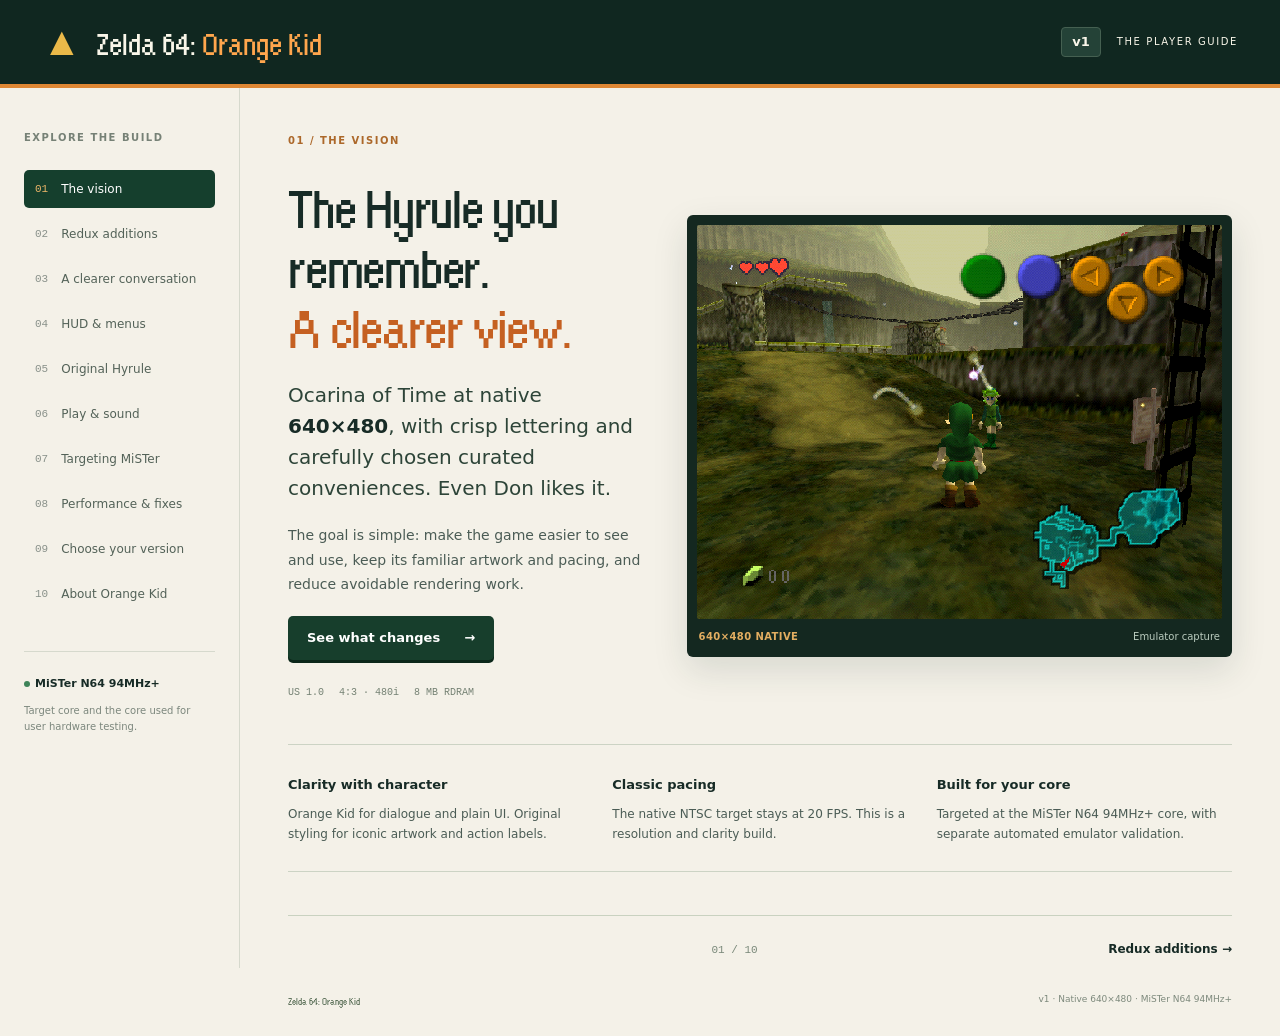
==== docs/index.html @ eb32880b "Remove curator heading and personal credit from About section" ====
<!doctype html>
<html lang="en">
<head><meta charset="utf-8"><meta name="viewport" content="width=device-width,initial-scale=1"><meta name="description" content="Discover Zelda 64: Orange Kid, a faithful 640×480 Ocarina of Time build with crisp text, selected Redux additions and rendering fixes for the MiSTer N64 94MHz+ core."><title>Zelda 64: Orange Kid | Player Guide</title><link rel="canonical" href="https://orangekid.monster/"><meta property="og:url" content="https://orangekid.monster/"><link rel="stylesheet" href="style.css"><script src="app.js" defer></script></head>
<body>
<a class="skip" href="#main">Skip to guide</a>
<header class="masthead"><a class="brand" href="#vision"><span class="mark" aria-hidden="true">▲</span><span>Zelda 64: <b>Orange Kid</b></span></a><div class="mast-meta"><span class="release">v1</span><span>THE PLAYER GUIDE</span></div></header>
<div class="shell">
<aside class="sidebar"><p class="eyebrow">EXPLORE THE BUILD</p><nav aria-label="Guide chapters">
<a href="#vision" data-page="vision"><span>01</span>The vision</a><a href="#redux" data-page="redux"><span>02</span>Redux additions</a><a href="#text" data-page="text"><span>03</span>A clearer conversation</a><a href="#hud" data-page="hud"><span>04</span>HUD &amp; menus</a><a href="#world" data-page="world"><span>05</span>Original Hyrule</a><a href="#play" data-page="play"><span>06</span>Play &amp; sound</a><a href="#mister" data-page="mister"><span>07</span>Targeting MiSTer</a><a href="#performance" data-page="performance"><span>08</span>Performance &amp; fixes</a><a href="#download" data-page="download"><span>09</span>Choose your version</a><a href="#about" data-page="about"><span>10</span>About Orange Kid</a>
</nav><div class="core-note"><span class="status-dot"></span><strong>MiSTer N64 94MHz+</strong><p>Target core and the core used for user hardware testing.</p></div></aside>
<main id="main" tabindex="-1">
<section id="vision" class="chapter" aria-labelledby="vision-title"><div class="chapter-label">01 / THE VISION</div><div class="hero-layout"><div class="hero-copy"><h1 id="vision-title">The Hyrule you remember.<br><em>A clearer view.</em></h1><p class="lead">Ocarina of Time at native <strong>640×480</strong>, with crisp lettering and carefully chosen curated conveniences. Even Don likes it.</p><p>The goal is simple: make the game easier to see and use, keep its familiar artwork and pacing, and reduce avoidable rendering work.</p><a class="button primary" href="#redux">See what changes <span aria-hidden="true">→</span></a><div class="hero-facts"><span>US 1.0</span><span>4:3 · 480i</span><span>8 MB RDRAM</span></div></div><figure class="hero-image"><img src="assets/hero.png" width="640" height="480" alt="Child Link standing outside his house in Kokiri Forest at native 640 by 480 resolution"><figcaption><span class="pixel-tag">640×480 NATIVE</span> Emulator capture</figcaption></figure></div><div class="vision-band"><div><b>Clarity with character</b><p>Orange Kid for dialogue and plain UI. Original styling for iconic artwork and action labels.</p></div><div><b>Classic pacing</b><p>The native NTSC target stays at 20 FPS. This is a resolution and clarity build.</p></div><div><b>Built for your core</b><p>Targeted at the MiSTer N64 94MHz+ core, with separate automated emulator validation.</p></div></div></section>
<section id="redux" class="chapter" hidden aria-labelledby="redux-title"><div class="chapter-label">02 / SELECTED ZELDA REDUX ADDITIONS</div><h1 id="redux-title">Less menu time.<br><em>Same adventure.</em></h1><p class="lead narrow">This build integrates selected Redux quality-of-life additions. Here is what you will actually notice while playing.</p><div class="redux-layout"><div class="control-panel"><h2>D-pad quick access</h2><div class="dpad" aria-hidden="true"><span class="d-up">↑</span><span class="d-left">←</span><span class="d-center">+</span><span class="d-right">→</span><span class="d-down">↓</span></div><table class="controls"><caption class="sr-only">D-pad controls</caption><tbody><tr><th scope="row">↑ Up</th><td>Use the Lens of Truth</td></tr><tr><th scope="row">↓ Down</th><td>Use your ocarina</td></tr><tr><th scope="row">← Left</th><td>Toggle Iron Boots</td></tr><tr><th scope="row">→ Right</th><td>Toggle Hover Boots</td></tr></tbody></table><p class="small">You must own the item. Boots are for adult Link; pressing the same boot shortcut again returns to Kokiri Boots. Normal gameplay restrictions still apply.</p></div><div class="feature-stack"><article><span class="mini-label">DIALOGUE</span><h2>Read at your pace, with less waiting</h2><p>Normal English text reveals up to 12 glyphs per update. Choices, authored pauses and deliberately slow text keep their intended behavior.</p></article><article><span class="mini-label">MOVEMENT</span><h2>Quicker block pushing and pulling</h2><p>The push takes fewer frames while retaining the correct grid movement and final position.</p></article><div class="note"><strong>A focused selection</strong><p>This is not the full Redux feature set. Intro skipping, the font work and the warmer rupee sound are additional changes in Orange Kid, described later in this guide.</p></div></div></div><div class="note"><strong>Redux attribution</strong><p>Ocarina of Time Redux was started by <a href="https://github.com/Maroc-rh">Maroc</a>, with continuation and documentation by <a href="https://github.com/ShadowOne333">ShadowOne333</a>. Orange Kid integrates selected quality-of-life additions from this work.</p><p><a href="https://github.com/Maroc-rh/Ocarina-of-Time-REDUX">Maroc’s original Redux project →</a><br><a href="https://github.com/ShadowOne333/Zelda64-Redux-Documentation">ShadowOne333’s Zelda64 Redux documentation →</a></p></div></section>
<section id="text" class="chapter" hidden aria-labelledby="text-title"><div class="chapter-label">03 / A CLEARER CONVERSATION</div><h1 id="text-title">The same words.<br><em>Sharper letterforms.</em></h1><p class="lead narrow">Actual game renders of Saria's Kokiri Forest dialogue. Start with the enlarged dialogue detail, then switch to the full native frame.</p><div class="compare-tools"><div><button class="capture-view active" data-mode="detail" aria-pressed="true">Dialogue detail</button><button class="capture-view" data-mode="scene" aria-pressed="false">Full scene</button></div><span>Nearest-neighbor display · no added smoothing</span></div><div class="comparison-labels"><span>Stock OoT dialogue</span><span>Orange Kid</span></div><div class="comparison" style="--split:50%"><img id="orange-capture" class="base" src="assets/dialogue-orange-detail.png" width="400" height="88" alt="Actual Orange Kid dialogue render: I'll wait for you here. Get going! Go see the Great Deku Tree!"><div class="before-overlay"><img id="stock-capture" src="assets/dialogue-original-detail.png" width="400" height="88" alt="Actual original OoT glyphs and texture filtering for the same dialogue"></div><div class="compare-line"><span aria-hidden="true">↔</span></div><input id="text-slider" type="range" min="0" max="100" value="50" aria-label="Reveal original dialogue over Orange Kid"></div><div class="compare-tools"><span>Drag the divider, or choose a view.</span><div><button class="text-view active" data-value="50">Split</button><button class="text-view" data-value="100">Original</button><button class="text-view" data-value="0">Orange Kid</button></div></div><p class="provenance">Both images are native 640×480 emulator framebuffer captures. The comparison build restores the original dialogue glyphs, filtering, shadow and spacing within the same high-resolution build. It is not a stock 320×240 screenshot. The same Saria message is opened for capture; no letters are drawn onto either image afterward. The detail is an unedited crop, enlarged without smoothing.</p><p class="small"><a href="assets/dialogue-original.png">Open original-text native frame</a> · <a href="assets/dialogue-orange.png">Open Orange Kid native frame</a> · <a href="#mister">MiSTer viewing profile</a></p><div class="two-notes"><div><h2>Native shapes, clean edges</h2><p>The font keeps its own proportions. Letter spacing is checked, lowercase <b>i</b> is one column wide, and the new glyphs use point sampling rather than softened edges.</p></div><div><h2>Icons align with the new text</h2><p>Inline controller symbols move slightly down to sit alongside the dialogue. Text content and control codes retain their meaning.</p></div></div></section>
<section id="hud" class="chapter" hidden aria-labelledby="hud-title"><div class="chapter-label">04 / HUD &amp; MENUS</div><h1 id="hud-title">Small labels.<br><em>A big clarity difference.</em></h1><p class="lead narrow">Action buttons follow the crisp Return and Decide look. File menus and name entry use Orange Kid.</p><figure class="wide-figure"><img src="assets/hud.png" width="1798" height="875" alt="Crisp action labels including Return, Save, Decide, Down, Speak, Attack, Check, Climb, Dive and Drop"><figcaption>Exact action-texture preview. Button surrounds are illustrative; this is not a placement screenshot.</figcaption></figure><div class="two-notes"><div><h2>The Save fix</h2><p>Save has a separate label-rendering path. Its point-sampling fix removes the remaining softness while keeping the button’s position and shape.</p></div><div><h2>Keep the familiar action style</h2><p>HUD commands use the original white OoT letter shapes with a solid black outline, matching Return and Decide. Orange Kid is used for plain text elsewhere.</p></div></div><div class="image-pair menu-pair"><figure><img src="assets/file-menu.png" width="640" height="480" alt="File selection menu with sharp File 1, File 2, File 3, Copy, Erase and Options lettering" loading="lazy"><figcaption>Native emulator capture. File and action lettering is retained in v1.</figcaption></figure><div><h2>A cleaner file menu</h2><p>File 1–3, Copy, Erase, Options, Yes, Quit and END use cleaned Orange Kid glyphs. Borders and button geometry are retained.</p><img class="alphabet" src="assets/alphabet.png" width="957" height="356" alt="Orange Kid uppercase and lowercase alphabet, numbers and punctuation used on the name-entry screen" loading="lazy"><p class="provenance">Approved name-entry glyph asset preview.</p></div></div></section>
<section id="world" class="chapter" hidden aria-labelledby="world-title"><div class="chapter-label">05 / ORIGINAL HYRULE</div><h1 id="world-title">Preserve the artwork<br><em>that makes it Zelda.</em></h1><p class="lead narrow">Sharper plain text sits alongside the original title logo, area-entry cards and printed map location names.</p><div class="image-pair"><figure><img src="assets/map.png" width="640" height="480" alt="Map page showing original Kokiri Forest lettering under Current Position and Orange Kid on the bottom tablet"><figcaption>Native emulator capture: original position name above, Orange Kid label below.</figcaption></figure><div class="world-copy"><img class="title-card" src="assets/original-title.png" width="432" height="72" alt="Original Kokiri Forest area-entry title-card texture"><h2>Original location names</h2><p>All 57 English area-entry cards retain the original artwork. Printed map position names and previously changed dungeon headings are restored too.</p><h2>Clarity where it belongs</h2><p>Bottom map labels, navigation prompts and item names remain Orange Kid.</p></div></div><div class="image-pair title-pair"><figure><img src="assets/title.png" width="640" height="480" alt="Original Zelda title logo, centered Press Start, Nintendo copyright and dedication to Walt Jr" loading="lazy"><figcaption>Native emulator title capture; this title artwork and dedication are retained.</figcaption></figure><div><span class="mini-label">THE TITLE SCREEN</span><h2>The original Zelda logo.<br>A personal dedication.</h2><p>PRESS START is centered. The copyright uses Orange Kid, followed by orange text beneath it:</p><blockquote>Dedicated to Walt Jr:<br>1992 - 2026</blockquote></div></div></section>
<section id="play" class="chapter" hidden aria-labelledby="play-title"><div class="chapter-label">06 / PLAY &amp; SOUND</div><h1 id="play-title">Back to Kokiri Forest,<br><em>without the wait.</em></h1><div class="image-pair"><figure><img src="assets/hero.png" width="640" height="480" alt="Child Link starts outside his house in Kokiri Forest"><figcaption>Native emulator capture of the intro-skip starting point.</figcaption></figure><div><h2>Opening intro skip</h2><p>New files skip the dream, Navi’s arrival and Saria’s greeting. Child Link starts outside his house at 10:00 with three hearts and the normal empty inventory.</p><p>Existing files are retained. Forest saves resume outside the house; adult and dungeon spawning keep their previous behavior.</p></div></div><div class="sound-section"><div><span class="mini-label">AUDIO CLEANUP</span><h2>A softer rupee pickup</h2><p>Lower volume, softer treble, a little lower-octave body and short reverb. Only the pickup sound is replaced; music, other effects and rupee-counting ticks keep their original audio.</p></div><div class="audio-players"><label for="audio-original">Original pickup</label><audio id="audio-original" controls preload="none" src="assets/rupee-original.wav">Your browser does not support audio playback.</audio><label for="audio-v1">Orange Kid v1</label><audio id="audio-v1" controls preload="none" src="assets/rupee-v1.wav">Your browser does not support audio playback.</audio><p class="provenance">Actual-ROM captures on their original level scale. Faint scene ambience remains.</p></div></div></section>
<section id="mister" class="chapter" hidden aria-labelledby="mister-title"><div class="chapter-label">07 / TARGETING MISTER</div><h1 id="mister-title">Made for the<br><em>MiSTer N64 94MHz+ core.</em></h1><p class="lead narrow">The larger native image is designed around this core, which was also used for your hardware testing.</p><div class="two-notes"><div><h2>Why target this core?</h2><p>A 640×480 frame contains four times as many pixels as the original 320×240 image. The build keeps native graphics and the original 20 FPS NTSC target, while reducing repeated CPU work to help with the larger workload.</p><p>The higher core clock does not change the game's frame-rate target.</p></div><div><h2>The setup</h2><table class="controls"><tbody><tr><th>Core</th><td>MiSTer N64 94MHz+</td></tr><tr><th>Memory</th><td>8 MB RDRAM</td></tr><tr><th>Native image</th><td>640×480 NTSC 480i</td></tr><tr><th>Shape</th><td>4:3</td></tr><tr><th>Game target</th><td>20 FPS</td></tr></tbody></table></div></div><h2 class="section-heading">Reference MiSTer video profile</h2><p>The following settings come from your supplied MiSTer menu photo. Use this profile when viewing the build on MiSTer.</p><div class="settings-grid"><table class="controls"><tbody><tr><th>Video Out</th><td>Original (VI)</td></tr><tr><th>VI Colorbits</th><td>24</td></tr><tr><th>VI Bilinear</th><td>Off</td></tr><tr><th>VI Deblur</th><td>On</td></tr><tr><th>VI Gamma</th><td>Off</td></tr></tbody></table><table class="controls"><tbody><tr><th>VI Dedither / Antialias</th><td>Original</td></tr><tr><th>VI Divot / Noisedither</th><td>Original</td></tr><tr><th>Texture Filter</th><td>Original</td></tr><tr><th>Dithering / LOD Textures</th><td>Original</td></tr><tr><th>Error Overlay</th><td>Off</td></tr></tbody></table></div><div class="note"><strong>How to read the screenshots</strong><p>Website gameplay images are native emulator framebuffer captures saved as RGB PNGs. No shader, added blur or image enhancement is applied. They show the ROM's rendered pixels; they do not reproduce the MiSTer VI deblur circuit exactly.</p></div><details><summary>Hardware testing and emulator checks</summary><div><p>The user-confirmed earlier baseline was tested on the MiSTer N64 94MHz+ core. The final rendering fixes also passed automated CPU/RSP/RDP emulator scenarios and targeted code tests. A full hardware playthrough and measured MiSTer FPS comparison have not been established.</p></div></details></section>
<section id="performance" class="chapter" hidden aria-labelledby="performance-title"><div class="chapter-label">08 / PERFORMANCE &amp; RENDERING</div><h1 id="performance-title">A sharper image.<br><em>Careful frame preparation.</em></h1><p class="lead narrow">The build targets the MiSTer N64 94MHz+ core. It reduces repeated CPU work while keeping the classic 20 FPS NTSC target.</p><div class="stat-strip"><div><b>1,606 → 3</b><span>Commands generated per pause redraw</span></div><div><b>20 FPS</b><span>The original NTSC game target</span></div><div><b>18</b><span>Regression test suites passed</span></div></div><div class="two-notes"><div><h2>Reuse the work</h2><p>Pause restoration reuses a prepared display list. Grayscale geometry and its palette are reused too, reducing repeated construction and temporary graphics allocations.</p></div><div><h2>Correctness at this resolution</h2><p>Fog settings are restored after pre-rendered backgrounds. Graphics task submission checks all four arenas. Framebuffer selection and depth/glow boundaries were checked for the larger image.</p></div></div><h2 class="section-heading">The grayscale striping fix</h2><div class="image-pair"><figure><img src="assets/mono-before.png" width="640" height="480" alt="Earlier grayscale effect with repeated horizontal stripes" loading="lazy"><figcaption>Earlier forced grayscale test</figcaption></figure><figure><img src="assets/mono-after.png" width="640" height="480" alt="Corrected grayscale effect without repeated horizontal stripes" loading="lazy"><figcaption>Corrected v1 emulator capture</figcaption></figure></div><p>The effect now loads framebuffer rows using a legal 640-pixel source width. The grayscale image is clean; the HUD remains in color because it is drawn afterward.</p><details><summary>What was tested?</summary><div><p>Both ROM variants passed build, checksum, DMA and BPS checks. Eighteen regression suites passed. An isolated software-RDP test matched <strong>2,457,600 grayscale pixels</strong> exactly across four source patterns with single- and multi-worker rendering.</p><p>The earlier user-confirmed baseline ran on the <strong>MiSTer N64 94MHz+ core</strong>. The final fixes also passed automated emulator scenarios. A full hardware playthrough and quantified MiSTer FPS comparison have not been established.</p><a href="downloads/Test_Pipeline_v1.txt" download>Download the test pipeline guide →</a></div></details></section>
<section id="download" class="chapter" hidden aria-labelledby="download-title"><div class="chapter-label">09 / CHOOSE YOUR VERSION</div><h1 id="download-title">Original framing,<br><em>or the full viewport.</em></h1><p class="lead narrow">Both versions include the same clarity, quality-of-life, audio and rendering changes.</p><div class="version-grid"><article><img src="assets/framing-normal.png" width="640" height="480" alt="Normal version retaining letterbox bars during Z-targeting"><div><span class="mini-label">NORMAL</span><h2>Original cinematic framing</h2><p>Retains the original visible cinematic and Z-targeting bars.</p><a class="button primary" href="downloads/Zelda_64_Orange_Kid_v1.bps" download>Download normal BPS <span>↓</span></a><p class="filename">Zelda_64_Orange_Kid_v1.bps</p></div></article><article><img src="assets/framing-fullscreen.png" width="640" height="480" alt="Fullscreen version showing the full existing viewport without letterbox bars"><div><span class="mini-label">FULLSCREEN</span><h2>More of the existing scene</h2><p>Removes visible cinematic and Z-targeting bars. Cameras, projection and cutscene timing are retained. More visible scene area can increase graphics work.</p><a class="button secondary" href="downloads/Zelda_64_Orange_Kid_v1_Fullscreen.bps" download>Download fullscreen BPS <span>↓</span></a><p class="filename">Zelda_64_Orange_Kid_v1_Fullscreen.bps</p><p><a class="button secondary" href="downloads/OrangeKid_HUD_Free_Fullscreen_Test_v0_7_US10.bps" download>Fullscreen + HUD-Free test BPS <span>↓</span></a></p><p class="small">Optional v0.7: fullscreen framing with the gameplay HUD hidden. Build and targeted regressions passed; emulator, complete playthrough and MiSTer validation for this combined variant remain pending.</p></div></article></div><aside class="note" aria-labelledby="hudfree-title"><h2 id="hudfree-title">Optional: HUD-Free test build</h2><p>Normal-framing v0.6 and fullscreen v0.7 hide the gameplay HUD. Choose fullscreen + HUD-Free above, or normal + HUD-Free below. Timer and quest processing, targeting, pause controls and fades remain active. Timer digits and action prompts are invisible.</p><p><a class="button secondary" href="downloads/OrangeKid_HUD_Free_Test_v0_6_US10.bps" download>Normal + HUD-Free test BPS <span>↓</span></a></p><p class="small">Automated progression/save tests passed for both variants. Emulator smoke checks passed for normal v0.6. A complete playthrough and MiSTer testing remain pending. <a href="https://github.com/pxpxpxp/orangekid/tree/main/optional/hud-free">Read test results and limitations →</a></p></aside><div class="install-panel"><div><h2>Apply the patch</h2><ol><li>Choose normal or fullscreen.</li><li>Apply its BPS to a clean, big-endian <b>Ocarina of Time US 1.0</b> ROM.</li><li>Load the resulting ROM using the <b>MiSTer N64 94MHz+ core</b> with <b>8 MB RDRAM</b>.</li></ol></div><div><h2>Check your base ROM</h2><p>Clean US 1.0 MD5</p><div class="hash-row"><code id="base-hash">5bd1fe107bf8106b2ab6650abecd54d6</code><button id="copy-hash" aria-label="Copy base ROM MD5">Copy</button></div><p class="small">Native 640×480 NTSC 480i, 4:3. Keep a save backup and start fresh rather than loading an emulator savestate with older code and assets.</p><p id="copy-status" role="status" class="small"></p></div></div></section>
<section id="about" class="chapter" hidden aria-labelledby="about-title"><div class="chapter-label">10 / ABOUT ORANGE KID</div><h1 id="about-title">A familiar adventure.<br><em>A clearer presentation.</em></h1><p class="lead narrow">Zelda 64: Orange Kid is an unofficial Ocarina of Time US 1.0 clarity project for the MiSTer N64 94MHz+ core. It pairs native 640×480 rendering with crisp Orange Kid lettering and selected quality-of-life improvements.</p><div class="two-notes"><div><h2>What stays familiar</h2><p>The original Zelda artwork, 4:3 composition and NTSC 20 FPS target remain central. Selected Redux conveniences add faster ordinary dialogue, D-pad item shortcuts and quicker block pushing without replacing the whole game with the complete Redux feature set.</p><p>The native output is 640×480 NTSC 480i and requires 8 MB RDRAM.</p></div><div><h2>Choose your presentation</h2><p><strong>Normal</strong> retains the cinematic and Z-targeting bars. <strong>Fullscreen</strong> hides those visible bars while keeping the original cameras and cutscene timing. Either framing can be paired with the optional <strong>HUD-Free</strong> test build.</p><p>HUD-Free hides the gameplay overlay while preserving timer and quest processing, targeting, pause controls and interface fades. Timed-event digits and action prompts are invisible.</p><a href="#download">Compare and download the builds →</a></div></div><div class="two-notes"><div><h3>MiSTer N64</h3><p><strong>Corn</strong> provides the unofficial 94MHz+ turbo builds targeted by this project. <a href="https://github.com/RobertPeip">Robert Peip (FPGAzumSpass)</a> created the original <a href="https://github.com/MiSTer-devel/N64_MiSTer">MiSTer Nintendo 64 core</a>. Thank you to both developers and the MiSTer contributors and testers.</p></div><div><h3>Redux and source foundations</h3><p>Ocarina of Time Redux was started by <a href="https://github.com/Maroc-rh/Ocarina-of-Time-REDUX">Maroc</a>, with continuation and documentation by <a href="https://github.com/ShadowOne333/Zelda64-Redux-Documentation">ShadowOne333</a>. Orange Kid uses selected conveniences from that work and builds on the <a href="https://github.com/zeldaret/oot">ZeldaRET Ocarina of Time decompilation</a>.</p></div></div><div class="note"><h2>Testing and project status</h2><p>Build integrity checks and targeted regressions cover rendering, timer/quest behavior, saves and UI paths. Automated tests and emulator smoke checks are not a complete playthrough. Full beginning-to-ending and final MiSTer hardware validation remain pending; the optional downloads describe their specific test coverage.</p><p><a href="https://github.com/pxpxpxp/orangekid">Project repository</a> · <a href="https://github.com/pxpxpxp/orangekid/issues">Report a reproducible issue</a> · <a href="https://github.com/pxpxpxp/orangekid/tree/main/optional/hud-free">HUD-Free test details</a></p></div><p class="small">This is an unofficial fan project and is not affiliated with or endorsed by Nintendo. Original game artwork and third-party fonts belong to their respective rights holders. Downloads are BPS patches; supply your own clean US 1.0 ROM.</p></section>
<footer class="chapter-footer"><a id="prev-chapter" href="#vision">← Previous</a><span id="page-count">01 / 10</span><a id="next-chapter" href="#redux">Redux additions →</a></footer><div class="site-foot">Zelda 64: Orange Kid <span>v1 · Native 640×480 · MiSTer N64 94MHz+</span></div>
</main></div></body></html>
---- docs/style.css ----
@font-face{font-family:OrangeKid;src:url('assets/orange-kid.otf') format('opentype');font-display:swap}*{box-sizing:border-box}html{scroll-behavior:smooth}body{margin:0;background:#f4f1e8;color:#172b26;font:16px/1.65 system-ui,-apple-system,BlinkMacSystemFont,'Segoe UI',sans-serif}a{color:inherit}button,input{font:inherit}button,a,input,summary{touch-action:manipulation}a:focus-visible,button:focus-visible,input:focus-visible,summary:focus-visible{outline:2px solid #536258;outline-offset:4px}img{display:block;max-width:100%;height:auto;image-rendering:pixelated}figure{margin:0}h1,h2,p{margin-top:0}h1{font-family:OrangeKid,Georgia,serif;font-weight:400;font-size:clamp(48px,5.7vw,76px);line-height:.98;letter-spacing:-.02em;margin-bottom:25px}h1 em{font-style:normal;color:#c56021}h2{font-size:23px;line-height:1.3;letter-spacing:-.025em;margin-bottom:14px}p{margin-bottom:19px;color:#4b5c55}strong,b{color:#172b26}figure img{width:100%;image-rendering:pixelated}figcaption{font-size:12px;color:#68746d;margin-top:12px;line-height:1.6}.masthead{height:88px;background:#102720;color:#f9f6e9;display:flex;justify-content:space-between;align-items:center;padding:0 42px;position:relative;border-bottom:4px solid #df8734}.brand{display:flex;align-items:center;gap:14px;text-decoration:none;font-family:OrangeKid,Georgia,serif;font-size:35px;line-height:1}.brand b{color:#ffa64d;font-weight:400}.mark{font:40px/1 Georgia;color:#eab949}.mast-meta{display:flex;gap:16px;align-items:center;font-size:10px;letter-spacing:.16em}.release{background:#244237;border:1px solid #456051;font-weight:700;font-size:13px;letter-spacing:0;border-radius:4px;padding:3px 10px}.shell{max-width:1560px;display:grid;grid-template-columns:240px minmax(0,1fr);margin:auto}.sidebar{padding:42px 24px 30px;border-right:1px solid #d6d9cd;position:sticky;top:0;height:calc(100vh - 20px);max-height:950px}.eyebrow,.chapter-label,.mini-label{font-size:10px;letter-spacing:.15em;font-weight:750}.eyebrow{color:#768176;margin-bottom:23px}.sidebar nav{display:flex;flex-direction:column;gap:7px}.sidebar nav a{display:flex;gap:13px;align-items:center;padding:10px 11px;text-decoration:none;font-size:12px;border-radius:5px;color:#536258;line-height:1.5}.sidebar nav a span{font:11px ui-monospace,monospace;color:#89918a}.sidebar nav a.active{background:#153f2d;color:white}.sidebar nav a.active span{color:#ebb568}.sidebar nav a:hover{background:#e2e6d9}.sidebar nav a.active:hover{background:#1e513b}.core-note{border-top:1px solid #d6d9cd;margin-top:38px;padding-top:23px;font-size:10px}.core-note strong{display:inline;font-size:11px}.status-dot{display:inline-block;width:6px;height:6px;background:#3e8459;border-radius:100%;margin-right:5px}.core-note p{margin-top:10px;color:#7c877d;line-height:1.6}main{padding:45px 48px 0;min-width:0}.chapter[hidden]{display:none!important}.chapter-label{color:#ac682a;margin-bottom:25px}.lead{font-size:20px;line-height:1.55;color:#2d4438}.narrow{max-width:770px}.hero-layout{display:grid;grid-template-columns:minmax(250px,.85fr) minmax(0,1.3fr);gap:42px;align-items:center}.hero-copy h1{font-size:clamp(46px,4.8vw,67px)}.hero-copy p:not(.lead){font-size:14px;line-height:1.75}.hero-image{background:#142820;padding:10px;border-radius:6px;box-shadow:0 13px 35px #19332520;transform:none}.hero-image img{border-radius:2px}.hero-image figcaption{color:#bacbbe;font-size:10px;display:flex;justify-content:space-between;margin:10px 2px 2px}.pixel-tag{color:#e3ae61;font-weight:650;letter-spacing:.04em}.button{display:inline-flex;justify-content:space-between;gap:24px;align-items:center;border-radius:5px;padding:12px 18px;text-decoration:none;font-size:13px;font-weight:700;border:1px solid transparent;line-height:1.4}.primary{background:#173e2c;color:white;box-shadow:0 3px 0 #0b271a}.primary:hover{background:#255941}.secondary{background:#ece7d8;border-color:#c9cdba;box-shadow:0 3px 0 #c9cdba}.secondary:hover{background:#dddcca}.hero-facts{display:flex;gap:15px;flex-wrap:wrap;margin-top:27px;font:10px ui-monospace,monospace;color:#748173}.vision-band{margin:46px 0 18px;padding:26px 0;border-top:1px solid #ccd3c4;border-bottom:1px solid #ccd3c4;display:grid;grid-template-columns:repeat(3,1fr);gap:29px}.vision-band b{font-size:13px}.vision-band p{font-size:12px;margin-top:8px;margin-bottom:0}.redux-layout{display:grid;grid-template-columns:minmax(285px,1fr) minmax(0,1.2fr);gap:40px;margin-top:35px}.control-panel{background:#e8eadf;border-radius:8px;border:1px solid #cbd3c2;padding:28px}.dpad{display:grid;grid-template-columns:repeat(3,42px);grid-template-rows:repeat(3,40px);justify-content:center;margin:25px 0;color:#f6f7ee;font:22px/40px ui-monospace,monospace;text-align:center;filter:drop-shadow(0 3px 0 #082819)}.dpad span{background:#2e5741}.d-up{grid-area:1/2}.d-left{grid-area:2/1}.d-center{grid-area:2/2;color:#73917d}.d-right{grid-area:2/3}.d-down{grid-area:3/2}.controls{width:100%;border-collapse:collapse;text-align:left;font-size:13px}.controls th,.controls td{padding:10px 0;border-bottom:1px solid #ccd4c3}.controls th{width:85px}.small{font-size:12px;line-height:1.65}.control-panel .small{margin-top:20px;margin-bottom:0}.feature-stack article{padding:8px 0 22px;border-bottom:1px solid #d4d7ca;margin-bottom:26px}.mini-label{display:block;color:#a76326;margin-bottom:12px}.feature-stack p{font-size:14px}.note{background:#f2e4ca;border-left:3px solid #c78334;padding:18px 20px;border-radius:2px}.note p{font-size:12px;margin:8px 0 0}.comparison{position:relative;max-width:920px;overflow:hidden;border:8px solid #153527;border-radius:7px;margin:32px 0 0;box-shadow:0 12px 30px #18342319;aspect-ratio:4/3}.comparison img{width:100%;height:100%;object-fit:contain;image-rendering:pixelated}.comparison .base{position:absolute;inset:0}.before-overlay{position:absolute;inset:0;clip-path:inset(0 calc(100% - var(--split)) 0 0)}.compare-label{position:absolute;top:14px;background:#0e221bea;color:white;letter-spacing:.09em;font-size:10px;padding:5px 8px;border-radius:3px;pointer-events:none}.before-label{left:15px}.after-label{right:15px;color:#ffc88c}.compare-line{position:absolute;top:0;bottom:0;left:var(--split);width:2px;background:#f9ead5;pointer-events:none}.compare-line span{position:absolute;top:50%;left:50%;transform:translate(-50%,-50%);width:38px;height:38px;background:#f6ede0;color:#193725;border:2px solid white;border-radius:50%;display:grid;place-items:center;font-size:21px}.comparison input{position:absolute;inset:0;width:100%;height:100%;opacity:0;cursor:ew-resize;margin:0}.comparison:focus-within{outline:2px solid #536258;outline-offset:4px}.compare-tools{display:flex;justify-content:space-between;align-items:center;gap:12px;font-size:12px;margin-top:17px}.compare-tools>span{color:#7a857b}.text-view{background:transparent;border:1px solid #c8d0c1;padding:7px 11px;border-radius:4px;font-size:11px;color:#45604d;cursor:pointer}.text-view.active{background:#20432f;color:white;border-color:#20432f}.provenance{font-size:11px;color:#7a857b;line-height:1.65;margin-top:17px}.two-notes{display:grid;grid-template-columns:repeat(2,minmax(0,1fr));gap:40px;margin-top:30px}.two-notes p{font-size:14px}.wide-figure{background:#101b2b;border-radius:6px;padding:12px;margin-top:30px}.wide-figure img{width:100%;image-rendering:pixelated}.wide-figure figcaption{color:#b8c5d5;margin:10px 4px 2px}.image-pair{display:grid;grid-template-columns:repeat(2,minmax(0,1fr));gap:32px;margin-top:33px;align-items:start}.image-pair figure img{border-radius:5px;border:5px solid #203a2b}.image-pair p{font-size:14px}.menu-pair{padding-top:27px;border-top:1px solid #d0d6c6}.alphabet{margin-top:24px;image-rendering:pixelated;border-radius:4px}.title-card{width:100%;margin:28px 0 30px;image-rendering:pixelated}.world-copy h2{margin-top:18px}.title-pair{padding-top:35px;border-top:1px solid #d0d6c6;align-items:center}.title-pair blockquote{font-family:OrangeKid,monospace;font-size:34px;line-height:1.1;color:#b56024;margin:25px 0 0}.sound-section{border-top:1px solid #cbd4c3;padding-top:32px;margin-top:38px;display:grid;grid-template-columns:1fr 1fr;gap:42px}.sound-section p{font-size:14px}.audio-players{background:#e6e9dd;padding:24px;border-radius:6px}.audio-players label{display:block;font-size:12px;font-weight:650;margin-bottom:7px}.audio-players audio{width:100%;display:block;margin-bottom:18px}.audio-players .provenance{font-size:10px;margin:0}.stat-strip{display:grid;grid-template-columns:repeat(3,1fr);background:#193d2c;color:#f1f2e4;border-radius:6px;padding:24px;margin:30px 0 35px;gap:20px}.stat-strip b{display:block;color:#f3c277;font-family:OrangeKid,monospace;font-size:42px;font-weight:400;line-height:1}.stat-strip span{font-size:11px;display:block;margin-top:10px;color:#cedccb}.section-heading{margin-top:24px}.version-grid{display:grid;grid-template-columns:repeat(2,minmax(0,1fr));gap:27px;margin-top:32px}.version-grid article{border:1px solid #d0d5c4;background:#f9f7ef;border-radius:7px;overflow:hidden}.version-grid img{width:100%;image-rendering:pixelated}.version-grid article>div{padding:24px}.version-grid p{font-size:13px}.version-grid .filename{font-size:9px;font-family:ui-monospace,monospace;margin:15px 0 0;overflow-wrap:anywhere}.install-panel{display:grid;grid-template-columns:1fr 1fr;gap:33px;margin:35px 0 20px;padding:30px;background:#e8ebdf;border-radius:6px}.install-panel h2{font-size:20px}.install-panel ol{padding-left:22px;font-size:13px}.install-panel li{margin-bottom:10px}.install-panel p{font-size:12px}.hash-row{display:flex;gap:9px;align-items:center;flex-wrap:wrap}.hash-row code{font-size:10px;overflow-wrap:anywhere}.hash-row button{background:#173e2c;color:white;border:0;padding:6px 10px;border-radius:4px;font-size:11px;cursor:pointer}details{border:1px solid #c8d1be;border-radius:5px;margin-top:30px;padding:18px 23px;font-size:14px}summary{cursor:pointer;font-weight:650}details>div{padding-top:17px}details p{font-size:13px}.chapter-footer{border-top:1px solid #c9d2c0;display:flex;justify-content:space-between;align-items:center;gap:12px;margin-top:43px;padding:24px 0}.chapter-footer a{font-size:12px;text-decoration:none;font-weight:650}.chapter-footer span{font:11px ui-monospace,monospace;color:#7a897a}.chapter-footer a[aria-disabled=true]{visibility:hidden}.site-foot{font-size:11px;color:#536951;padding:8px 0 26px;font-family:OrangeKid,monospace;display:flex;justify-content:space-between;gap:14px}.site-foot span{font-family:system-ui,sans-serif;font-size:9px;color:#7d897c}.skip{position:absolute;z-index:20;top:-80px;left:12px;background:white;padding:10px}.skip:focus{top:8px}.sr-only{position:absolute;width:1px;height:1px;padding:0;margin:-1px;overflow:hidden;clip:rect(0,0,0,0);white-space:nowrap;border:0}@media(min-width:1450px){main{padding:55px 60px 0}}@media(max-width:1050px){.shell{grid-template-columns:205px 1fr}.sidebar{padding:32px 16px}.sidebar nav a{font-size:11px;gap:9px}main{padding:34px 30px 0}.hero-layout{grid-template-columns:1fr;gap:25px}.hero-image{max-width:640px;transform:none}.hero-copy{max-width:650px}.hero-copy h1{font-size:65px}.hero-facts{margin-top:22px}.vision-band{gap:18px}.redux-layout{gap:25px}.redux-layout,.sound-section{grid-template-columns:1fr}.control-panel{max-width:580px}.image-pair{gap:23px}.install-panel{grid-template-columns:1fr}.title-pair blockquote{font-size:29px}}@media(max-width:730px){.masthead{height:74px;padding:0 19px}.brand{font-size:29px;gap:8px}.mark{font-size:29px}.mast-meta>span:last-child{display:none}.shell{display:block}.sidebar{position:static;height:auto;padding:17px 18px 0;border-right:0;border-bottom:1px solid #d1d6c7}.sidebar .eyebrow,.core-note{display:none}.sidebar nav{flex-direction:row;overflow-x:auto;gap:5px;padding-bottom:13px}.sidebar nav a{white-space:nowrap;padding:9px 10px;font-size:11px}.sidebar nav a span{font-size:9px}main{padding:27px 20px 0}h1,.hero-copy h1{font-size:53px}.lead{font-size:17px}.hero-copy p:not(.lead){font-size:14px}.chapter-label{margin-bottom:21px}.vision-band,.two-notes,.image-pair,.version-grid{grid-template-columns:1fr;gap:20px}.vision-band{margin-top:29px}.vision-band div{border-bottom:1px solid #d1d8ca;padding-bottom:17px}.vision-band div:last-child{border:0;padding:0}.comparison{border-width:4px;margin-top:23px}.compare-label{font-size:8px;top:8px;padding:4px 6px}.before-label{left:8px}.after-label{right:8px}.compare-tools{align-items:start}.compare-tools>span{display:none}.compare-tools>div{display:flex;gap:6px}.compare-line span{width:31px;height:31px;font-size:18px}.stat-strip{gap:14px;padding:20px 16px}.stat-strip b{font-size:30px}.stat-strip span{font-size:9px;line-height:1.55}.install-panel{padding:23px}.title-pair blockquote{font-size:35px}.site-foot{flex-direction:column;gap:4px}.chapter-footer{margin-top:30px}.chapter-footer a{font-size:11px}.wide-figure{padding:7px}.hero-image{padding:6px}.redux-layout{margin-top:25px}.control-panel{padding:22px}.sound-section{gap:20px}.version-grid .button{width:100%;font-size:12px}}@media(prefers-reduced-motion:reduce){html{scroll-behavior:auto}*{transition:none!important}}@media print{.masthead{background:white;color:black}.sidebar,.chapter-footer,.button,.compare-tools,.comparison input{display:none}.shell{display:block}main{padding:15px}.chapter[hidden]{display:block!important}.chapter{break-before:page}.chapter:first-child{break-before:auto}.comparison{max-width:500px}body{background:white}.site-foot{display:none}}

.settings-grid{display:grid;grid-template-columns:1fr 1fr;gap:32px;margin:22px 0 30px}.settings-grid th{width:60%;font-size:12px}.settings-grid td{font-size:13px}@media(max-width:730px){.settings-grid{grid-template-columns:1fr;gap:10px}}

.comparison{width:100%;max-width:none;aspect-ratio:400/88;margin-top:8px;border-radius:0;border-width:4px}.comparison.scene{width:100%;max-width:none;aspect-ratio:4/3}.comparison-labels{max-width:none;display:flex;justify-content:space-between;margin-top:20px;font-size:12px;font-weight:700}.capture-view{background:transparent;border:1px solid #c8d0c1;padding:7px 11px;border-radius:4px;font-size:11px;color:#45604d;cursor:pointer}.capture-view.active{background:#20432f;color:white;border-color:#20432f}.comparison img{image-rendering:pixelated}
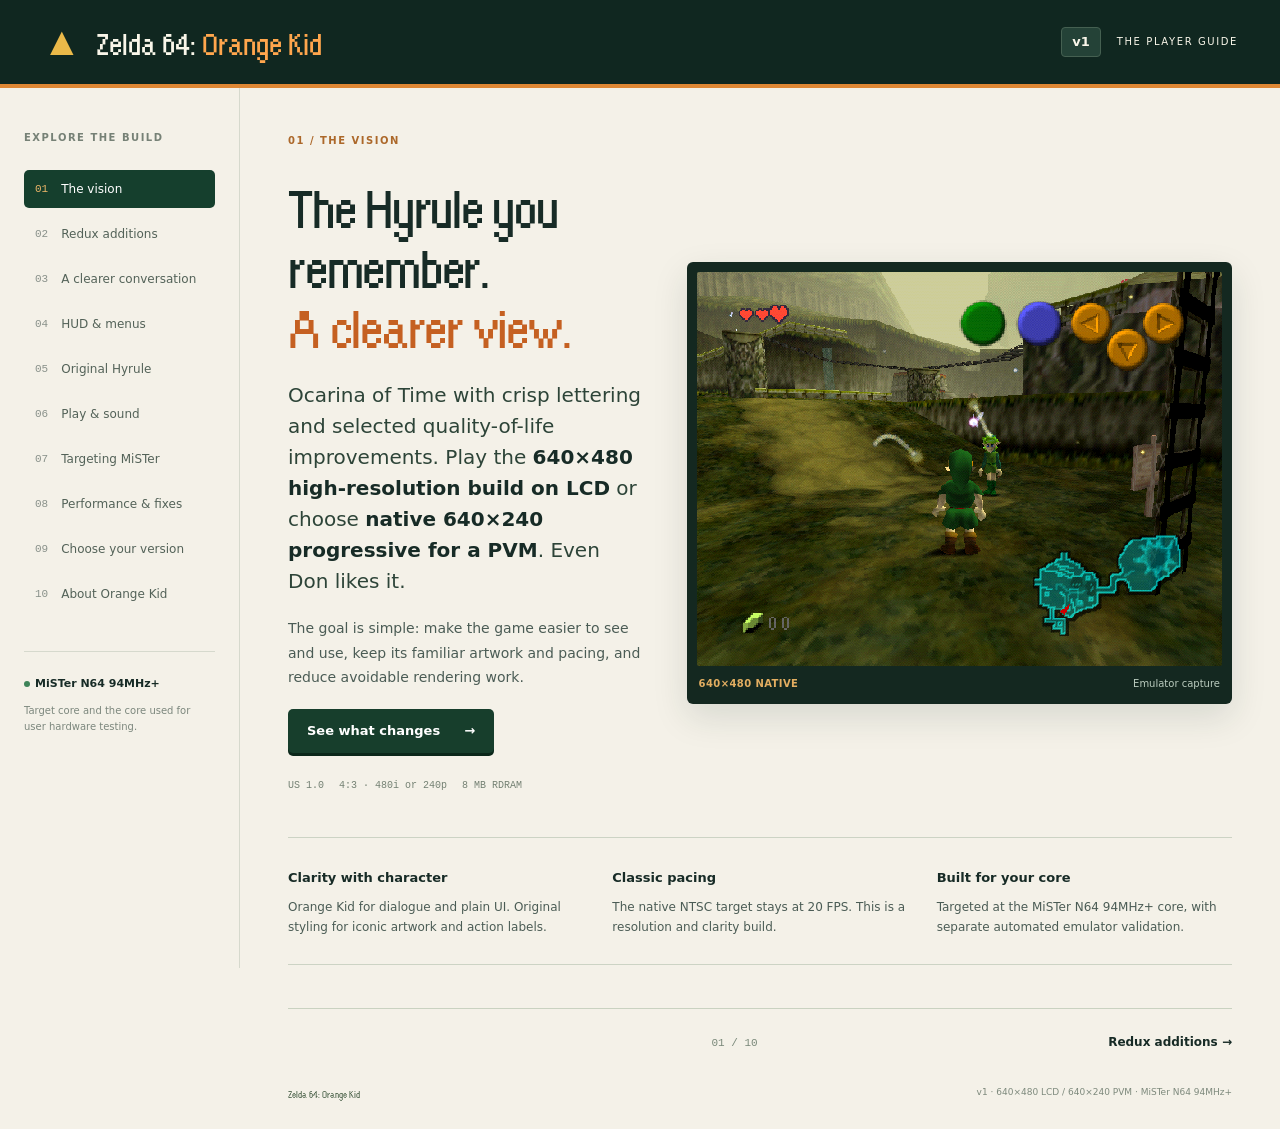
==== commit 0b697fff: "Add Orange Kid 240p PVM download" ====
--- a/docs/index.html
+++ b/docs/index.html
@@ -1,6 +1,6 @@
 <!doctype html>
 <html lang="en">
-<head><meta charset="utf-8"><meta name="viewport" content="width=device-width,initial-scale=1"><meta name="description" content="Discover Zelda 64: Orange Kid, a faithful 640×480 Ocarina of Time build with crisp text, selected Redux additions and rendering fixes for the MiSTer N64 94MHz+ core."><title>Zelda 64: Orange Kid | Player Guide</title><link rel="canonical" href="https://orangekid.monster/"><meta property="og:url" content="https://orangekid.monster/"><link rel="stylesheet" href="style.css"><script src="app.js" defer></script></head>
+<head><meta charset="utf-8"><meta name="viewport" content="width=device-width,initial-scale=1"><meta name="description" content="Discover Zelda 64: Orange Kid, an Ocarina of Time build with 640×480 LCD and native 640×240 PVM options with crisp text, selected Redux additions and rendering fixes for the MiSTer N64 94MHz+ core."><title>Zelda 64: Orange Kid | Player Guide</title><link rel="canonical" href="https://orangekid.monster/"><meta property="og:url" content="https://orangekid.monster/"><link rel="stylesheet" href="style.css"><script src="app.js" defer></script></head>
 <body>
 <a class="skip" href="#main">Skip to guide</a>
 <header class="masthead"><a class="brand" href="#vision"><span class="mark" aria-hidden="true">▲</span><span>Zelda 64: <b>Orange Kid</b></span></a><div class="mast-meta"><span class="release">v1</span><span>THE PLAYER GUIDE</span></div></header>
@@ -9,15 +9,28 @@
 <a href="#vision" data-page="vision"><span>01</span>The vision</a><a href="#redux" data-page="redux"><span>02</span>Redux additions</a><a href="#text" data-page="text"><span>03</span>A clearer conversation</a><a href="#hud" data-page="hud"><span>04</span>HUD &amp; menus</a><a href="#world" data-page="world"><span>05</span>Original Hyrule</a><a href="#play" data-page="play"><span>06</span>Play &amp; sound</a><a href="#mister" data-page="mister"><span>07</span>Targeting MiSTer</a><a href="#performance" data-page="performance"><span>08</span>Performance &amp; fixes</a><a href="#download" data-page="download"><span>09</span>Choose your version</a><a href="#about" data-page="about"><span>10</span>About Orange Kid</a>
 </nav><div class="core-note"><span class="status-dot"></span><strong>MiSTer N64 94MHz+</strong><p>Target core and the core used for user hardware testing.</p></div></aside>
 <main id="main" tabindex="-1">
-<section id="vision" class="chapter" aria-labelledby="vision-title"><div class="chapter-label">01 / THE VISION</div><div class="hero-layout"><div class="hero-copy"><h1 id="vision-title">The Hyrule you remember.<br><em>A clearer view.</em></h1><p class="lead">Ocarina of Time at native <strong>640×480</strong>, with crisp lettering and carefully chosen curated conveniences. Even Don likes it.</p><p>The goal is simple: make the game easier to see and use, keep its familiar artwork and pacing, and reduce avoidable rendering work.</p><a class="button primary" href="#redux">See what changes <span aria-hidden="true">→</span></a><div class="hero-facts"><span>US 1.0</span><span>4:3 · 480i</span><span>8 MB RDRAM</span></div></div><figure class="hero-image"><img src="assets/hero.png" width="640" height="480" alt="Child Link standing outside his house in Kokiri Forest at native 640 by 480 resolution"><figcaption><span class="pixel-tag">640×480 NATIVE</span> Emulator capture</figcaption></figure></div><div class="vision-band"><div><b>Clarity with character</b><p>Orange Kid for dialogue and plain UI. Original styling for iconic artwork and action labels.</p></div><div><b>Classic pacing</b><p>The native NTSC target stays at 20 FPS. This is a resolution and clarity build.</p></div><div><b>Built for your core</b><p>Targeted at the MiSTer N64 94MHz+ core, with separate automated emulator validation.</p></div></div></section>
+<section id="vision" class="chapter" aria-labelledby="vision-title"><div class="chapter-label">01 / THE VISION</div><div class="hero-layout"><div class="hero-copy"><h1 id="vision-title">The Hyrule you remember.<br><em>A clearer view.</em></h1><p class="lead">Ocarina of Time with crisp lettering and selected quality-of-life improvements. Play the <strong>640×480 high-resolution build on LCD</strong> or choose <strong>native 640×240 progressive for a PVM</strong>. Even Don likes it.</p><p>The goal is simple: make the game easier to see and use, keep its familiar artwork and pacing, and reduce avoidable rendering work.</p><a class="button primary" href="#redux">See what changes <span aria-hidden="true">→</span></a><div class="hero-facts"><span>US 1.0</span><span>4:3 · 480i or 240p</span><span>8 MB RDRAM</span></div></div><figure class="hero-image"><img src="assets/hero.png" width="640" height="480" alt="Child Link standing outside his house in Kokiri Forest at native 640 by 480 resolution"><figcaption><span class="pixel-tag">640×480 NATIVE</span> Emulator capture</figcaption></figure></div><div class="vision-band"><div><b>Clarity with character</b><p>Orange Kid for dialogue and plain UI. Original styling for iconic artwork and action labels.</p></div><div><b>Classic pacing</b><p>The native NTSC target stays at 20 FPS. This is a resolution and clarity build.</p></div><div><b>Built for your core</b><p>Targeted at the MiSTer N64 94MHz+ core, with separate automated emulator validation.</p></div></div></section>
 <section id="redux" class="chapter" hidden aria-labelledby="redux-title"><div class="chapter-label">02 / SELECTED ZELDA REDUX ADDITIONS</div><h1 id="redux-title">Less menu time.<br><em>Same adventure.</em></h1><p class="lead narrow">This build integrates selected Redux quality-of-life additions. Here is what you will actually notice while playing.</p><div class="redux-layout"><div class="control-panel"><h2>D-pad quick access</h2><div class="dpad" aria-hidden="true"><span class="d-up">↑</span><span class="d-left">←</span><span class="d-center">+</span><span class="d-right">→</span><span class="d-down">↓</span></div><table class="controls"><caption class="sr-only">D-pad controls</caption><tbody><tr><th scope="row">↑ Up</th><td>Use the Lens of Truth</td></tr><tr><th scope="row">↓ Down</th><td>Use your ocarina</td></tr><tr><th scope="row">← Left</th><td>Toggle Iron Boots</td></tr><tr><th scope="row">→ Right</th><td>Toggle Hover Boots</td></tr></tbody></table><p class="small">You must own the item. Boots are for adult Link; pressing the same boot shortcut again returns to Kokiri Boots. Normal gameplay restrictions still apply.</p></div><div class="feature-stack"><article><span class="mini-label">DIALOGUE</span><h2>Read at your pace, with less waiting</h2><p>Normal English text reveals up to 12 glyphs per update. Choices, authored pauses and deliberately slow text keep their intended behavior.</p></article><article><span class="mini-label">MOVEMENT</span><h2>Quicker block pushing and pulling</h2><p>The push takes fewer frames while retaining the correct grid movement and final position.</p></article><div class="note"><strong>A focused selection</strong><p>This is not the full Redux feature set. Intro skipping, the font work and the warmer rupee sound are additional changes in Orange Kid, described later in this guide.</p></div></div></div><div class="note"><strong>Redux attribution</strong><p>Ocarina of Time Redux was started by <a href="https://github.com/Maroc-rh">Maroc</a>, with continuation and documentation by <a href="https://github.com/ShadowOne333">ShadowOne333</a>. Orange Kid integrates selected quality-of-life additions from this work.</p><p><a href="https://github.com/Maroc-rh/Ocarina-of-Time-REDUX">Maroc’s original Redux project →</a><br><a href="https://github.com/ShadowOne333/Zelda64-Redux-Documentation">ShadowOne333’s Zelda64 Redux documentation →</a></p></div></section>
 <section id="text" class="chapter" hidden aria-labelledby="text-title"><div class="chapter-label">03 / A CLEARER CONVERSATION</div><h1 id="text-title">The same words.<br><em>Sharper letterforms.</em></h1><p class="lead narrow">Actual game renders of Saria's Kokiri Forest dialogue. Start with the enlarged dialogue detail, then switch to the full native frame.</p><div class="compare-tools"><div><button class="capture-view active" data-mode="detail" aria-pressed="true">Dialogue detail</button><button class="capture-view" data-mode="scene" aria-pressed="false">Full scene</button></div><span>Nearest-neighbor display · no added smoothing</span></div><div class="comparison-labels"><span>Stock OoT dialogue</span><span>Orange Kid</span></div><div class="comparison" style="--split:50%"><img id="orange-capture" class="base" src="assets/dialogue-orange-detail.png" width="400" height="88" alt="Actual Orange Kid dialogue render: I'll wait for you here. Get going! Go see the Great Deku Tree!"><div class="before-overlay"><img id="stock-capture" src="assets/dialogue-original-detail.png" width="400" height="88" alt="Actual original OoT glyphs and texture filtering for the same dialogue"></div><div class="compare-line"><span aria-hidden="true">↔</span></div><input id="text-slider" type="range" min="0" max="100" value="50" aria-label="Reveal original dialogue over Orange Kid"></div><div class="compare-tools"><span>Drag the divider, or choose a view.</span><div><button class="text-view active" data-value="50">Split</button><button class="text-view" data-value="100">Original</button><button class="text-view" data-value="0">Orange Kid</button></div></div><p class="provenance">Both images are native 640×480 emulator framebuffer captures. The comparison build restores the original dialogue glyphs, filtering, shadow and spacing within the same high-resolution build. It is not a stock 320×240 screenshot. The same Saria message is opened for capture; no letters are drawn onto either image afterward. The detail is an unedited crop, enlarged without smoothing.</p><p class="small"><a href="assets/dialogue-original.png">Open original-text native frame</a> · <a href="assets/dialogue-orange.png">Open Orange Kid native frame</a> · <a href="#mister">MiSTer viewing profile</a></p><div class="two-notes"><div><h2>Native shapes, clean edges</h2><p>The font keeps its own proportions. Letter spacing is checked, lowercase <b>i</b> is one column wide, and the new glyphs use point sampling rather than softened edges.</p></div><div><h2>Icons align with the new text</h2><p>Inline controller symbols move slightly down to sit alongside the dialogue. Text content and control codes retain their meaning.</p></div></div></section>
 <section id="hud" class="chapter" hidden aria-labelledby="hud-title"><div class="chapter-label">04 / HUD &amp; MENUS</div><h1 id="hud-title">Small labels.<br><em>A big clarity difference.</em></h1><p class="lead narrow">Action buttons follow the crisp Return and Decide look. File menus and name entry use Orange Kid.</p><figure class="wide-figure"><img src="assets/hud.png" width="1798" height="875" alt="Crisp action labels including Return, Save, Decide, Down, Speak, Attack, Check, Climb, Dive and Drop"><figcaption>Exact action-texture preview. Button surrounds are illustrative; this is not a placement screenshot.</figcaption></figure><div class="two-notes"><div><h2>The Save fix</h2><p>Save has a separate label-rendering path. Its point-sampling fix removes the remaining softness while keeping the button’s position and shape.</p></div><div><h2>Keep the familiar action style</h2><p>HUD commands use the original white OoT letter shapes with a solid black outline, matching Return and Decide. Orange Kid is used for plain text elsewhere.</p></div></div><div class="image-pair menu-pair"><figure><img src="assets/file-menu.png" width="640" height="480" alt="File selection menu with sharp File 1, File 2, File 3, Copy, Erase and Options lettering" loading="lazy"><figcaption>Native emulator capture. File and action lettering is retained in v1.</figcaption></figure><div><h2>A cleaner file menu</h2><p>File 1–3, Copy, Erase, Options, Yes, Quit and END use cleaned Orange Kid glyphs. Borders and button geometry are retained.</p><img class="alphabet" src="assets/alphabet.png" width="957" height="356" alt="Orange Kid uppercase and lowercase alphabet, numbers and punctuation used on the name-entry screen" loading="lazy"><p class="provenance">Approved name-entry glyph asset preview.</p></div></div></section>
 <section id="world" class="chapter" hidden aria-labelledby="world-title"><div class="chapter-label">05 / ORIGINAL HYRULE</div><h1 id="world-title">Preserve the artwork<br><em>that makes it Zelda.</em></h1><p class="lead narrow">Sharper plain text sits alongside the original title logo, area-entry cards and printed map location names.</p><div class="image-pair"><figure><img src="assets/map.png" width="640" height="480" alt="Map page showing original Kokiri Forest lettering under Current Position and Orange Kid on the bottom tablet"><figcaption>Native emulator capture: original position name above, Orange Kid label below.</figcaption></figure><div class="world-copy"><img class="title-card" src="assets/original-title.png" width="432" height="72" alt="Original Kokiri Forest area-entry title-card texture"><h2>Original location names</h2><p>All 57 English area-entry cards retain the original artwork. Printed map position names and previously changed dungeon headings are restored too.</p><h2>Clarity where it belongs</h2><p>Bottom map labels, navigation prompts and item names remain Orange Kid.</p></div></div><div class="image-pair title-pair"><figure><img src="assets/title.png" width="640" height="480" alt="Original Zelda title logo, centered Press Start, Nintendo copyright and dedication to Walt Jr" loading="lazy"><figcaption>Native emulator title capture; this title artwork and dedication are retained.</figcaption></figure><div><span class="mini-label">THE TITLE SCREEN</span><h2>The original Zelda logo.<br>A personal dedication.</h2><p>PRESS START is centered. The copyright uses Orange Kid, followed by orange text beneath it:</p><blockquote>Dedicated to Walt Jr:<br>1992 - 2026</blockquote></div></div></section>
 <section id="play" class="chapter" hidden aria-labelledby="play-title"><div class="chapter-label">06 / PLAY &amp; SOUND</div><h1 id="play-title">Back to Kokiri Forest,<br><em>without the wait.</em></h1><div class="image-pair"><figure><img src="assets/hero.png" width="640" height="480" alt="Child Link starts outside his house in Kokiri Forest"><figcaption>Native emulator capture of the intro-skip starting point.</figcaption></figure><div><h2>Opening intro skip</h2><p>New files skip the dream, Navi’s arrival and Saria’s greeting. Child Link starts outside his house at 10:00 with three hearts and the normal empty inventory.</p><p>Existing files are retained. Forest saves resume outside the house; adult and dungeon spawning keep their previous behavior.</p></div></div><div class="sound-section"><div><span class="mini-label">AUDIO CLEANUP</span><h2>A softer rupee pickup</h2><p>Lower volume, softer treble, a little lower-octave body and short reverb. Only the pickup sound is replaced; music, other effects and rupee-counting ticks keep their original audio.</p></div><div class="audio-players"><label for="audio-original">Original pickup</label><audio id="audio-original" controls preload="none" src="assets/rupee-original.wav">Your browser does not support audio playback.</audio><label for="audio-v1">Orange Kid v1</label><audio id="audio-v1" controls preload="none" src="assets/rupee-v1.wav">Your browser does not support audio playback.</audio><p class="provenance">Actual-ROM captures on their original level scale. Faint scene ambience remains.</p></div></div></section>
-<section id="mister" class="chapter" hidden aria-labelledby="mister-title"><div class="chapter-label">07 / TARGETING MISTER</div><h1 id="mister-title">Made for the<br><em>MiSTer N64 94MHz+ core.</em></h1><p class="lead narrow">The larger native image is designed around this core, which was also used for your hardware testing.</p><div class="two-notes"><div><h2>Why target this core?</h2><p>A 640×480 frame contains four times as many pixels as the original 320×240 image. The build keeps native graphics and the original 20 FPS NTSC target, while reducing repeated CPU work to help with the larger workload.</p><p>The higher core clock does not change the game's frame-rate target.</p></div><div><h2>The setup</h2><table class="controls"><tbody><tr><th>Core</th><td>MiSTer N64 94MHz+</td></tr><tr><th>Memory</th><td>8 MB RDRAM</td></tr><tr><th>Native image</th><td>640×480 NTSC 480i</td></tr><tr><th>Shape</th><td>4:3</td></tr><tr><th>Game target</th><td>20 FPS</td></tr></tbody></table></div></div><h2 class="section-heading">Reference MiSTer video profile</h2><p>The following settings come from your supplied MiSTer menu photo. Use this profile when viewing the build on MiSTer.</p><div class="settings-grid"><table class="controls"><tbody><tr><th>Video Out</th><td>Original (VI)</td></tr><tr><th>VI Colorbits</th><td>24</td></tr><tr><th>VI Bilinear</th><td>Off</td></tr><tr><th>VI Deblur</th><td>On</td></tr><tr><th>VI Gamma</th><td>Off</td></tr></tbody></table><table class="controls"><tbody><tr><th>VI Dedither / Antialias</th><td>Original</td></tr><tr><th>VI Divot / Noisedither</th><td>Original</td></tr><tr><th>Texture Filter</th><td>Original</td></tr><tr><th>Dithering / LOD Textures</th><td>Original</td></tr><tr><th>Error Overlay</th><td>Off</td></tr></tbody></table></div><div class="note"><strong>How to read the screenshots</strong><p>Website gameplay images are native emulator framebuffer captures saved as RGB PNGs. No shader, added blur or image enhancement is applied. They show the ROM's rendered pixels; they do not reproduce the MiSTer VI deblur circuit exactly.</p></div><details><summary>Hardware testing and emulator checks</summary><div><p>The user-confirmed earlier baseline was tested on the MiSTer N64 94MHz+ core. The final rendering fixes also passed automated CPU/RSP/RDP emulator scenarios and targeted code tests. A full hardware playthrough and measured MiSTer FPS comparison have not been established.</p></div></details></section>
+<section id="mister" class="chapter" hidden aria-labelledby="mister-title"><div class="chapter-label">07 / TARGETING MISTER</div><h1 id="mister-title">Made for the<br><em>MiSTer N64 94MHz+ core.</em></h1><p class="lead narrow">The MiSTer N64 94MHz+ core is the project’s hardware target. Choose the 640×480 build for an LCD or the native 640×240 progressive build for a PVM.</p><div class="two-notes"><div><h2>Why target this core?</h2><p>A 640×480 frame contains four times as many pixels as the original 320×240 image. The build keeps native graphics and the original 20 FPS NTSC target, while reducing repeated CPU work to help with the larger workload.</p><p>The higher core clock does not change the game's frame-rate target.</p></div><div><h2>The setup</h2><table class="controls"><tbody><tr><th>Core</th><td>MiSTer N64 94MHz+</td></tr><tr><th>Memory</th><td>8 MB RDRAM</td></tr><tr><th>LCD build</th><td>640×480 NTSC 480i</td></tr><tr><th>PVM build</th><td>640×240 NTSC 240p</td></tr><tr><th>Shape</th><td>4:3</td></tr><tr><th>Game target</th><td>20 FPS</td></tr></tbody></table></div></div><h2 class="section-heading">Reference MiSTer video profile</h2><p>The following settings come from your supplied MiSTer menu photo. Use this profile when viewing the build on MiSTer.</p><div class="settings-grid"><table class="controls"><tbody><tr><th>Video Out</th><td>Original (VI)</td></tr><tr><th>VI Colorbits</th><td>24</td></tr><tr><th>VI Bilinear</th><td>Off</td></tr><tr><th>VI Deblur</th><td>On</td></tr><tr><th>VI Gamma</th><td>Off</td></tr></tbody></table><table class="controls"><tbody><tr><th>VI Dedither / Antialias</th><td>Original</td></tr><tr><th>VI Divot / Noisedither</th><td>Original</td></tr><tr><th>Texture Filter</th><td>Original</td></tr><tr><th>Dithering / LOD Textures</th><td>Original</td></tr><tr><th>Error Overlay</th><td>Off</td></tr></tbody></table></div><div class="note"><strong>How to read the screenshots</strong><p>Website gameplay images are native emulator framebuffer captures saved as RGB PNGs. No shader, added blur or image enhancement is applied. They show the ROM's rendered pixels; they do not reproduce the MiSTer VI deblur circuit exactly.</p></div><details><summary>Hardware testing and emulator checks</summary><div><p>The user-confirmed earlier baseline was tested on the MiSTer N64 94MHz+ core. The final rendering fixes also passed automated CPU/RSP/RDP emulator scenarios and targeted code tests. A full hardware playthrough and measured MiSTer FPS comparison have not been established.</p></div></details></section>
 <section id="performance" class="chapter" hidden aria-labelledby="performance-title"><div class="chapter-label">08 / PERFORMANCE &amp; RENDERING</div><h1 id="performance-title">A sharper image.<br><em>Careful frame preparation.</em></h1><p class="lead narrow">The build targets the MiSTer N64 94MHz+ core. It reduces repeated CPU work while keeping the classic 20 FPS NTSC target.</p><div class="stat-strip"><div><b>1,606 → 3</b><span>Commands generated per pause redraw</span></div><div><b>20 FPS</b><span>The original NTSC game target</span></div><div><b>18</b><span>Regression test suites passed</span></div></div><div class="two-notes"><div><h2>Reuse the work</h2><p>Pause restoration reuses a prepared display list. Grayscale geometry and its palette are reused too, reducing repeated construction and temporary graphics allocations.</p></div><div><h2>Correctness at this resolution</h2><p>Fog settings are restored after pre-rendered backgrounds. Graphics task submission checks all four arenas. Framebuffer selection and depth/glow boundaries were checked for the larger image.</p></div></div><h2 class="section-heading">The grayscale striping fix</h2><div class="image-pair"><figure><img src="assets/mono-before.png" width="640" height="480" alt="Earlier grayscale effect with repeated horizontal stripes" loading="lazy"><figcaption>Earlier forced grayscale test</figcaption></figure><figure><img src="assets/mono-after.png" width="640" height="480" alt="Corrected grayscale effect without repeated horizontal stripes" loading="lazy"><figcaption>Corrected v1 emulator capture</figcaption></figure></div><p>The effect now loads framebuffer rows using a legal 640-pixel source width. The grayscale image is clean; the HUD remains in color because it is drawn afterward.</p><details><summary>What was tested?</summary><div><p>Both ROM variants passed build, checksum, DMA and BPS checks. Eighteen regression suites passed. An isolated software-RDP test matched <strong>2,457,600 grayscale pixels</strong> exactly across four source patterns with single- and multi-worker rendering.</p><p>The earlier user-confirmed baseline ran on the <strong>MiSTer N64 94MHz+ core</strong>. The final fixes also passed automated emulator scenarios. A full hardware playthrough and quantified MiSTer FPS comparison have not been established.</p><a href="downloads/Test_Pipeline_v1.txt" download>Download the test pipeline guide →</a></div></details></section>
-<section id="download" class="chapter" hidden aria-labelledby="download-title"><div class="chapter-label">09 / CHOOSE YOUR VERSION</div><h1 id="download-title">Original framing,<br><em>or the full viewport.</em></h1><p class="lead narrow">Both versions include the same clarity, quality-of-life, audio and rendering changes.</p><div class="version-grid"><article><img src="assets/framing-normal.png" width="640" height="480" alt="Normal version retaining letterbox bars during Z-targeting"><div><span class="mini-label">NORMAL</span><h2>Original cinematic framing</h2><p>Retains the original visible cinematic and Z-targeting bars.</p><a class="button primary" href="downloads/Zelda_64_Orange_Kid_v1.bps" download>Download normal BPS <span>↓</span></a><p class="filename">Zelda_64_Orange_Kid_v1.bps</p></div></article><article><img src="assets/framing-fullscreen.png" width="640" height="480" alt="Fullscreen version showing the full existing viewport without letterbox bars"><div><span class="mini-label">FULLSCREEN</span><h2>More of the existing scene</h2><p>Removes visible cinematic and Z-targeting bars. Cameras, projection and cutscene timing are retained. More visible scene area can increase graphics work.</p><a class="button secondary" href="downloads/Zelda_64_Orange_Kid_v1_Fullscreen.bps" download>Download fullscreen BPS <span>↓</span></a><p class="filename">Zelda_64_Orange_Kid_v1_Fullscreen.bps</p><p><a class="button secondary" href="downloads/OrangeKid_HUD_Free_Fullscreen_Test_v0_7_US10.bps" download>Fullscreen + HUD-Free test BPS <span>↓</span></a></p><p class="small">Optional v0.7: fullscreen framing with the gameplay HUD hidden. Build and targeted regressions passed; emulator, complete playthrough and MiSTer validation for this combined variant remain pending.</p></div></article></div><aside class="note" aria-labelledby="hudfree-title"><h2 id="hudfree-title">Optional: HUD-Free test build</h2><p>Normal-framing v0.6 and fullscreen v0.7 hide the gameplay HUD. Choose fullscreen + HUD-Free above, or normal + HUD-Free below. Timer and quest processing, targeting, pause controls and fades remain active. Timer digits and action prompts are invisible.</p><p><a class="button secondary" href="downloads/OrangeKid_HUD_Free_Test_v0_6_US10.bps" download>Normal + HUD-Free test BPS <span>↓</span></a></p><p class="small">Automated progression/save tests passed for both variants. Emulator smoke checks passed for normal v0.6. A complete playthrough and MiSTer testing remain pending. <a href="https://github.com/pxpxpxp/orangekid/tree/main/optional/hud-free">Read test results and limitations →</a></p></aside><div class="install-panel"><div><h2>Apply the patch</h2><ol><li>Choose normal or fullscreen.</li><li>Apply its BPS to a clean, big-endian <b>Ocarina of Time US 1.0</b> ROM.</li><li>Load the resulting ROM using the <b>MiSTer N64 94MHz+ core</b> with <b>8 MB RDRAM</b>.</li></ol></div><div><h2>Check your base ROM</h2><p>Clean US 1.0 MD5</p><div class="hash-row"><code id="base-hash">5bd1fe107bf8106b2ab6650abecd54d6</code><button id="copy-hash" aria-label="Copy base ROM MD5">Copy</button></div><p class="small">Native 640×480 NTSC 480i, 4:3. Keep a save backup and start fresh rather than loading an emulator savestate with older code and assets.</p><p id="copy-status" role="status" class="small"></p></div></div></section>
-<section id="about" class="chapter" hidden aria-labelledby="about-title"><div class="chapter-label">10 / ABOUT ORANGE KID</div><h1 id="about-title">A familiar adventure.<br><em>A clearer presentation.</em></h1><p class="lead narrow">Zelda 64: Orange Kid is an unofficial Ocarina of Time US 1.0 clarity project for the MiSTer N64 94MHz+ core. It pairs native 640×480 rendering with crisp Orange Kid lettering and selected quality-of-life improvements.</p><div class="two-notes"><div><h2>What stays familiar</h2><p>The original Zelda artwork, 4:3 composition and NTSC 20 FPS target remain central. Selected Redux conveniences add faster ordinary dialogue, D-pad item shortcuts and quicker block pushing without replacing the whole game with the complete Redux feature set.</p><p>The native output is 640×480 NTSC 480i and requires 8 MB RDRAM.</p></div><div><h2>Choose your presentation</h2><p><strong>Normal</strong> retains the cinematic and Z-targeting bars. <strong>Fullscreen</strong> hides those visible bars while keeping the original cameras and cutscene timing. Either framing can be paired with the optional <strong>HUD-Free</strong> test build.</p><p>HUD-Free hides the gameplay overlay while preserving timer and quest processing, targeting, pause controls and interface fades. Timed-event digits and action prompts are invisible.</p><a href="#download">Compare and download the builds →</a></div></div><div class="two-notes"><div><h3>MiSTer N64</h3><p><strong>Corn</strong> provides the unofficial 94MHz+ turbo builds targeted by this project. <a href="https://github.com/RobertPeip">Robert Peip (FPGAzumSpass)</a> created the original <a href="https://github.com/MiSTer-devel/N64_MiSTer">MiSTer Nintendo 64 core</a>. Thank you to both developers and the MiSTer contributors and testers.</p></div><div><h3>Redux and source foundations</h3><p>Ocarina of Time Redux was started by <a href="https://github.com/Maroc-rh/Ocarina-of-Time-REDUX">Maroc</a>, with continuation and documentation by <a href="https://github.com/ShadowOne333/Zelda64-Redux-Documentation">ShadowOne333</a>. Orange Kid uses selected conveniences from that work and builds on the <a href="https://github.com/zeldaret/oot">ZeldaRET Ocarina of Time decompilation</a>.</p></div></div><div class="note"><h2>Testing and project status</h2><p>Build integrity checks and targeted regressions cover rendering, timer/quest behavior, saves and UI paths. Automated tests and emulator smoke checks are not a complete playthrough. Full beginning-to-ending and final MiSTer hardware validation remain pending; the optional downloads describe their specific test coverage.</p><p><a href="https://github.com/pxpxpxp/orangekid">Project repository</a> · <a href="https://github.com/pxpxpxp/orangekid/issues">Report a reproducible issue</a> · <a href="https://github.com/pxpxpxp/orangekid/tree/main/optional/hud-free">HUD-Free test details</a></p></div><p class="small">This is an unofficial fan project and is not affiliated with or endorsed by Nintendo. Original game artwork and third-party fonts belong to their respective rights holders. Downloads are BPS patches; supply your own clean US 1.0 ROM.</p></section>
-<footer class="chapter-footer"><a id="prev-chapter" href="#vision">← Previous</a><span id="page-count">01 / 10</span><a id="next-chapter" href="#redux">Redux additions →</a></footer><div class="site-foot">Zelda 64: Orange Kid <span>v1 · Native 640×480 · MiSTer N64 94MHz+</span></div>
+<section id="download" class="chapter" hidden aria-labelledby="download-title"><div class="chapter-label">09 / CHOOSE YOUR VERSION</div><h1 id="download-title">Choose your display.</h1><p class="lead narrow">Use the high-resolution 640×480 build on an LCD. For a Sony PVM, choose the native 640×240 progressive build.</p>
+<article class="pvm-build" aria-labelledby="pvm-build-title">
+  <img src="assets/pixel-pvm-1390.webp" width="320" height="292" alt="To the Limit pixel art of a Sony PVM-1390">
+  <div>
+    <span class="mini-label">PVM · 640×240 PROGRESSIVE</span>
+    <h2 id="pvm-build-title">Fullscreen + HUD-Free</h2>
+    <p>We built this option after running into 480i display issues on our PVM. The game renders 240 lines progressively and keeps the 640-pixel horizontal detail.</p>
+    <p>Includes the PVM-tested name-entry fix, fast text, Redux D-pad shortcuts, and fullscreen cutscenes and Z-targeting. Gameplay HUD and timer digits are hidden. Timers, targeting, dialogue and pause menus still work.</p>
+    <a class="button primary" href="downloads/OoT_OrangeKid_640x240_PVM_HUD_FREE_FULLSCREEN_TEST3_US10.bps" download>Download PVM 240p BPS <span aria-hidden="true">↓</span></a>
+    <p class="small">Test 3 passed ROM integrity and targeted regression checks. The name-entry fix was confirmed on a PVM in Test 2. The combined build still needs a hardware play test.</p>
+  </div>
+</article>
+<h2 class="section-heading">LCD · 640×480 high resolution</h2>
+<p>Choose original framing or fullscreen. Both include Orange Kid’s clarity, quality-of-life, audio and rendering improvements.</p><div class="version-grid"><article><img src="assets/framing-normal.png" width="640" height="480" alt="Normal version retaining letterbox bars during Z-targeting"><div><span class="mini-label">NORMAL</span><h2>Original cinematic framing</h2><p>Retains the original visible cinematic and Z-targeting bars.</p><a class="button primary" href="downloads/Zelda_64_Orange_Kid_v1.bps" download>Download normal BPS <span>↓</span></a><p class="filename">Zelda_64_Orange_Kid_v1.bps</p></div></article><article><img src="assets/framing-fullscreen.png" width="640" height="480" alt="Fullscreen version showing the full existing viewport without letterbox bars"><div><span class="mini-label">FULLSCREEN</span><h2>More of the existing scene</h2><p>Removes visible cinematic and Z-targeting bars. Cameras, projection and cutscene timing are retained. More visible scene area can increase graphics work.</p><a class="button secondary" href="downloads/Zelda_64_Orange_Kid_v1_Fullscreen.bps" download>Download fullscreen BPS <span>↓</span></a><p class="filename">Zelda_64_Orange_Kid_v1_Fullscreen.bps</p><p><a class="button secondary" href="downloads/OrangeKid_HUD_Free_Fullscreen_Test_v0_7_US10.bps" download>Fullscreen + HUD-Free test BPS <span>↓</span></a></p><p class="small">Optional v0.7: fullscreen framing with the gameplay HUD hidden. Build and targeted regressions passed; emulator, complete playthrough and MiSTer validation for this combined variant remain pending.</p></div></article></div><aside class="note" aria-labelledby="hudfree-title"><h2 id="hudfree-title">Optional: HUD-Free test build</h2><p>Normal-framing v0.6 and fullscreen v0.7 hide the gameplay HUD. Choose fullscreen + HUD-Free above, or normal + HUD-Free below. Timer and quest processing, targeting, pause controls and fades remain active. Timer digits and action prompts are invisible.</p><p><a class="button secondary" href="downloads/OrangeKid_HUD_Free_Test_v0_6_US10.bps" download>Normal + HUD-Free test BPS <span>↓</span></a></p><p class="small">Automated progression/save tests passed for both variants. Emulator smoke checks passed for normal v0.6. A complete playthrough and MiSTer testing remain pending. <a href="https://github.com/pxpxpxp/orangekid/tree/main/optional/hud-free">Read test results and limitations →</a></p></aside><div class="install-panel"><div><h2>Apply the patch</h2><ol><li>Choose the LCD or PVM patch for your display.</li><li>Apply its BPS to a clean, big-endian <b>Ocarina of Time US 1.0</b> ROM.</li><li>Load the resulting ROM using the <b>MiSTer N64 94MHz+ core</b> with <b>8 MB RDRAM</b>.</li></ol></div><div><h2>Check your base ROM</h2><p>Clean US 1.0 MD5</p><div class="hash-row"><code id="base-hash">5bd1fe107bf8106b2ab6650abecd54d6</code><button id="copy-hash" aria-label="Copy base ROM MD5">Copy</button></div><p class="small">Both builds use 4:3. Keep a save backup and start fresh rather than loading an emulator savestate with older code and assets.</p><p id="copy-status" role="status" class="small"></p></div></div></section>
+<section id="about" class="chapter" hidden aria-labelledby="about-title"><div class="chapter-label">10 / ABOUT ORANGE KID</div><h1 id="about-title">A familiar adventure.<br><em>A clearer presentation.</em></h1><p class="lead narrow">Zelda 64: Orange Kid is an unofficial Ocarina of Time US 1.0 clarity project for the MiSTer N64 94MHz+ core. It pairs native 640×480 LCD or 640×240 PVM rendering with crisp Orange Kid lettering and selected quality-of-life improvements.</p><div class="two-notes"><div><h2>What stays familiar</h2><p>The original Zelda artwork, 4:3 composition and NTSC 20 FPS target remain central. Selected Redux conveniences add faster ordinary dialogue, D-pad item shortcuts and quicker block pushing without replacing the whole game with the complete Redux feature set.</p><p>Both display options require 8 MB RDRAM.</p></div><div><h2>Choose your presentation</h2><p><strong>Normal</strong> retains the cinematic and Z-targeting bars. <strong>Fullscreen</strong> hides those visible bars while keeping the original cameras and cutscene timing. Either framing can be paired with the optional <strong>HUD-Free</strong> test build.</p><p>HUD-Free hides the gameplay overlay while preserving timer and quest processing, targeting, pause controls and interface fades. Timed-event digits and action prompts are invisible.</p><a href="#download">Compare and download the builds →</a></div></div><div class="two-notes"><div><h3>MiSTer N64</h3><p><strong>Corn</strong> provides the unofficial 94MHz+ turbo builds targeted by this project. <a href="https://github.com/RobertPeip">Robert Peip (FPGAzumSpass)</a> created the original <a href="https://github.com/MiSTer-devel/N64_MiSTer">MiSTer Nintendo 64 core</a>. Thank you to both developers and the MiSTer contributors and testers.</p></div><div><h3>Redux and source foundations</h3><p>Ocarina of Time Redux was started by <a href="https://github.com/Maroc-rh/Ocarina-of-Time-REDUX">Maroc</a>, with continuation and documentation by <a href="https://github.com/ShadowOne333/Zelda64-Redux-Documentation">ShadowOne333</a>. Orange Kid uses selected conveniences from that work and builds on the <a href="https://github.com/zeldaret/oot">ZeldaRET Ocarina of Time decompilation</a>.</p></div></div><div class="note"><h2>Testing and project status</h2><p>Build integrity checks and targeted regressions cover rendering, timer/quest behavior, saves and UI paths. Automated tests and emulator smoke checks are not a complete playthrough. Full beginning-to-ending and final MiSTer hardware validation remain pending; the optional downloads describe their specific test coverage.</p><p><a href="https://github.com/pxpxpxp/orangekid">Project repository</a> · <a href="https://github.com/pxpxpxp/orangekid/issues">Report a reproducible issue</a> · <a href="https://github.com/pxpxpxp/orangekid/tree/main/optional/hud-free">HUD-Free test details</a></p></div><p class="small">This is an unofficial fan project and is not affiliated with or endorsed by Nintendo. Original game artwork and third-party fonts belong to their respective rights holders. Downloads are BPS patches; supply your own clean US 1.0 ROM.</p></section>
+<footer class="chapter-footer"><a id="prev-chapter" href="#vision">← Previous</a><span id="page-count">01 / 10</span><a id="next-chapter" href="#redux">Redux additions →</a></footer><div class="site-foot">Zelda 64: Orange Kid <span>v1 · 640×480 LCD / 640×240 PVM · MiSTer N64 94MHz+</span></div>
 </main></div></body></html>
--- a/docs/style.css
+++ b/docs/style.css
@@ -3,3 +3,8 @@
 .settings-grid{display:grid;grid-template-columns:1fr 1fr;gap:32px;margin:22px 0 30px}.settings-grid th{width:60%;font-size:12px}.settings-grid td{font-size:13px}@media(max-width:730px){.settings-grid{grid-template-columns:1fr;gap:10px}}
 
 .comparison{width:100%;max-width:none;aspect-ratio:400/88;margin-top:8px;border-radius:0;border-width:4px}.comparison.scene{width:100%;max-width:none;aspect-ratio:4/3}.comparison-labels{max-width:none;display:flex;justify-content:space-between;margin-top:20px;font-size:12px;font-weight:700}.capture-view{background:transparent;border:1px solid #c8d0c1;padding:7px 11px;border-radius:4px;font-size:11px;color:#45604d;cursor:pointer}.capture-view.active{background:#20432f;color:white;border-color:#20432f}.comparison img{image-rendering:pixelated}
+
+.pvm-build{display:grid;grid-template-columns:minmax(130px,240px) minmax(0,1fr);align-items:center;gap:28px;margin:28px 0;padding:24px;border:1px solid #d0d5c4;border-radius:7px;background:#f9f7ef}
+.pvm-build img{width:100%;height:auto;image-rendering:pixelated}
+.pvm-build h2{margin-top:4px}
+@media(max-width:650px){.pvm-build{grid-template-columns:1fr;gap:12px}.pvm-build img{width:min(65%,200px);justify-self:center}}
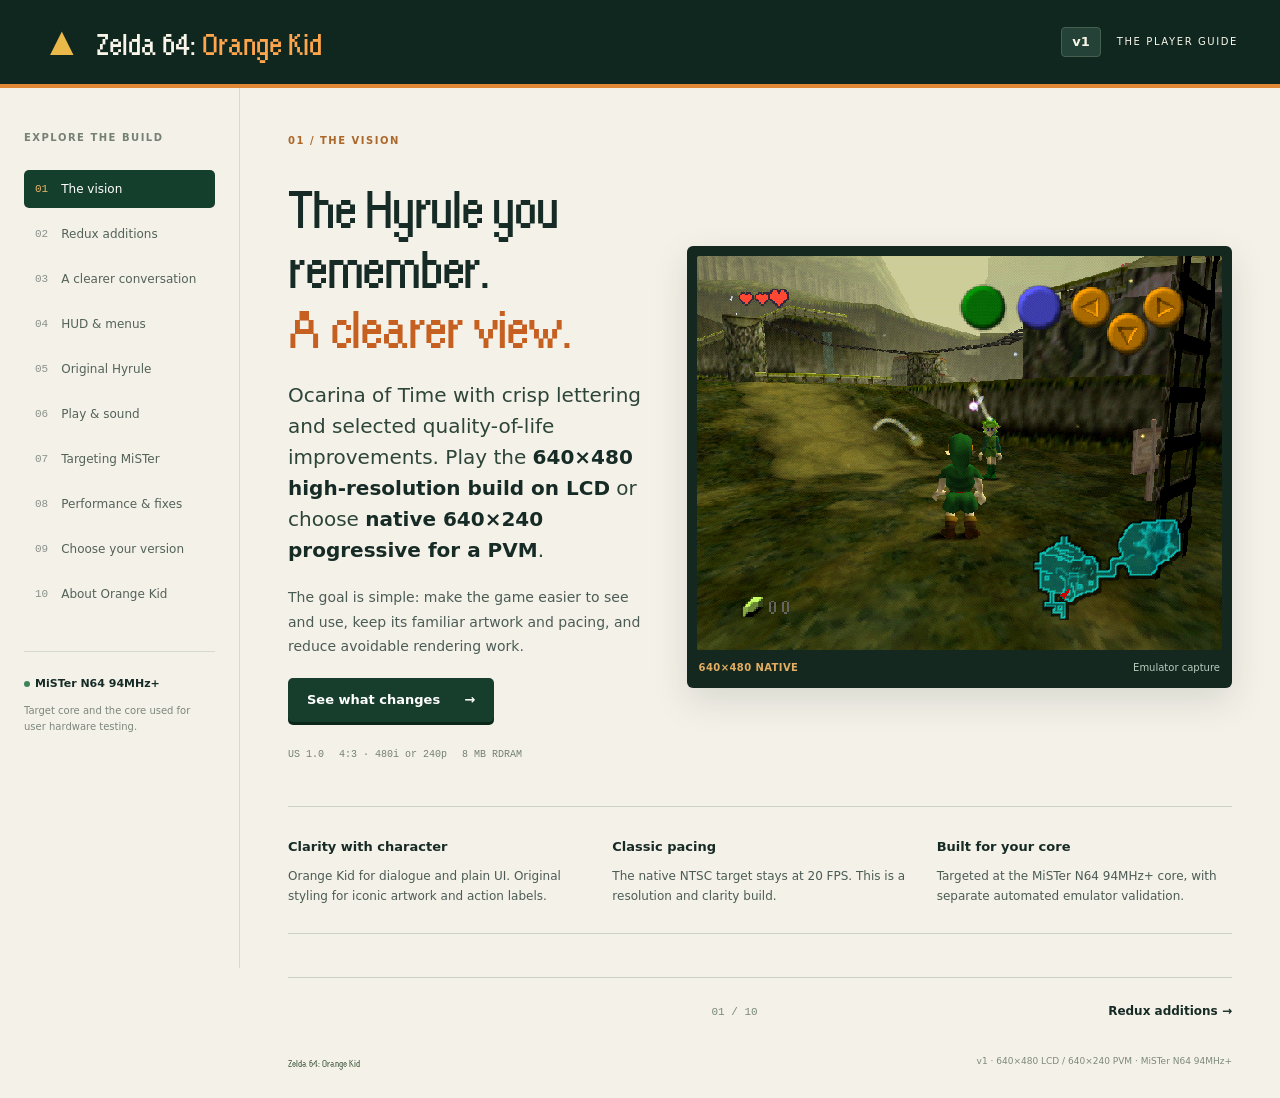
==== commit d899c7cc: "Remove Don reference from introduction" ====
--- a/docs/index.html
+++ b/docs/index.html
@@ -9,7 +9,7 @@
 <a href="#vision" data-page="vision"><span>01</span>The vision</a><a href="#redux" data-page="redux"><span>02</span>Redux additions</a><a href="#text" data-page="text"><span>03</span>A clearer conversation</a><a href="#hud" data-page="hud"><span>04</span>HUD &amp; menus</a><a href="#world" data-page="world"><span>05</span>Original Hyrule</a><a href="#play" data-page="play"><span>06</span>Play &amp; sound</a><a href="#mister" data-page="mister"><span>07</span>Targeting MiSTer</a><a href="#performance" data-page="performance"><span>08</span>Performance &amp; fixes</a><a href="#download" data-page="download"><span>09</span>Choose your version</a><a href="#about" data-page="about"><span>10</span>About Orange Kid</a>
 </nav><div class="core-note"><span class="status-dot"></span><strong>MiSTer N64 94MHz+</strong><p>Target core and the core used for user hardware testing.</p></div></aside>
 <main id="main" tabindex="-1">
-<section id="vision" class="chapter" aria-labelledby="vision-title"><div class="chapter-label">01 / THE VISION</div><div class="hero-layout"><div class="hero-copy"><h1 id="vision-title">The Hyrule you remember.<br><em>A clearer view.</em></h1><p class="lead">Ocarina of Time with crisp lettering and selected quality-of-life improvements. Play the <strong>640×480 high-resolution build on LCD</strong> or choose <strong>native 640×240 progressive for a PVM</strong>. Even Don likes it.</p><p>The goal is simple: make the game easier to see and use, keep its familiar artwork and pacing, and reduce avoidable rendering work.</p><a class="button primary" href="#redux">See what changes <span aria-hidden="true">→</span></a><div class="hero-facts"><span>US 1.0</span><span>4:3 · 480i or 240p</span><span>8 MB RDRAM</span></div></div><figure class="hero-image"><img src="assets/hero.png" width="640" height="480" alt="Child Link standing outside his house in Kokiri Forest at native 640 by 480 resolution"><figcaption><span class="pixel-tag">640×480 NATIVE</span> Emulator capture</figcaption></figure></div><div class="vision-band"><div><b>Clarity with character</b><p>Orange Kid for dialogue and plain UI. Original styling for iconic artwork and action labels.</p></div><div><b>Classic pacing</b><p>The native NTSC target stays at 20 FPS. This is a resolution and clarity build.</p></div><div><b>Built for your core</b><p>Targeted at the MiSTer N64 94MHz+ core, with separate automated emulator validation.</p></div></div></section>
+<section id="vision" class="chapter" aria-labelledby="vision-title"><div class="chapter-label">01 / THE VISION</div><div class="hero-layout"><div class="hero-copy"><h1 id="vision-title">The Hyrule you remember.<br><em>A clearer view.</em></h1><p class="lead">Ocarina of Time with crisp lettering and selected quality-of-life improvements. Play the <strong>640×480 high-resolution build on LCD</strong> or choose <strong>native 640×240 progressive for a PVM</strong>.</p><p>The goal is simple: make the game easier to see and use, keep its familiar artwork and pacing, and reduce avoidable rendering work.</p><a class="button primary" href="#redux">See what changes <span aria-hidden="true">→</span></a><div class="hero-facts"><span>US 1.0</span><span>4:3 · 480i or 240p</span><span>8 MB RDRAM</span></div></div><figure class="hero-image"><img src="assets/hero.png" width="640" height="480" alt="Child Link standing outside his house in Kokiri Forest at native 640 by 480 resolution"><figcaption><span class="pixel-tag">640×480 NATIVE</span> Emulator capture</figcaption></figure></div><div class="vision-band"><div><b>Clarity with character</b><p>Orange Kid for dialogue and plain UI. Original styling for iconic artwork and action labels.</p></div><div><b>Classic pacing</b><p>The native NTSC target stays at 20 FPS. This is a resolution and clarity build.</p></div><div><b>Built for your core</b><p>Targeted at the MiSTer N64 94MHz+ core, with separate automated emulator validation.</p></div></div></section>
 <section id="redux" class="chapter" hidden aria-labelledby="redux-title"><div class="chapter-label">02 / SELECTED ZELDA REDUX ADDITIONS</div><h1 id="redux-title">Less menu time.<br><em>Same adventure.</em></h1><p class="lead narrow">This build integrates selected Redux quality-of-life additions. Here is what you will actually notice while playing.</p><div class="redux-layout"><div class="control-panel"><h2>D-pad quick access</h2><div class="dpad" aria-hidden="true"><span class="d-up">↑</span><span class="d-left">←</span><span class="d-center">+</span><span class="d-right">→</span><span class="d-down">↓</span></div><table class="controls"><caption class="sr-only">D-pad controls</caption><tbody><tr><th scope="row">↑ Up</th><td>Use the Lens of Truth</td></tr><tr><th scope="row">↓ Down</th><td>Use your ocarina</td></tr><tr><th scope="row">← Left</th><td>Toggle Iron Boots</td></tr><tr><th scope="row">→ Right</th><td>Toggle Hover Boots</td></tr></tbody></table><p class="small">You must own the item. Boots are for adult Link; pressing the same boot shortcut again returns to Kokiri Boots. Normal gameplay restrictions still apply.</p></div><div class="feature-stack"><article><span class="mini-label">DIALOGUE</span><h2>Read at your pace, with less waiting</h2><p>Normal English text reveals up to 12 glyphs per update. Choices, authored pauses and deliberately slow text keep their intended behavior.</p></article><article><span class="mini-label">MOVEMENT</span><h2>Quicker block pushing and pulling</h2><p>The push takes fewer frames while retaining the correct grid movement and final position.</p></article><div class="note"><strong>A focused selection</strong><p>This is not the full Redux feature set. Intro skipping, the font work and the warmer rupee sound are additional changes in Orange Kid, described later in this guide.</p></div></div></div><div class="note"><strong>Redux attribution</strong><p>Ocarina of Time Redux was started by <a href="https://github.com/Maroc-rh">Maroc</a>, with continuation and documentation by <a href="https://github.com/ShadowOne333">ShadowOne333</a>. Orange Kid integrates selected quality-of-life additions from this work.</p><p><a href="https://github.com/Maroc-rh/Ocarina-of-Time-REDUX">Maroc’s original Redux project →</a><br><a href="https://github.com/ShadowOne333/Zelda64-Redux-Documentation">ShadowOne333’s Zelda64 Redux documentation →</a></p></div></section>
 <section id="text" class="chapter" hidden aria-labelledby="text-title"><div class="chapter-label">03 / A CLEARER CONVERSATION</div><h1 id="text-title">The same words.<br><em>Sharper letterforms.</em></h1><p class="lead narrow">Actual game renders of Saria's Kokiri Forest dialogue. Start with the enlarged dialogue detail, then switch to the full native frame.</p><div class="compare-tools"><div><button class="capture-view active" data-mode="detail" aria-pressed="true">Dialogue detail</button><button class="capture-view" data-mode="scene" aria-pressed="false">Full scene</button></div><span>Nearest-neighbor display · no added smoothing</span></div><div class="comparison-labels"><span>Stock OoT dialogue</span><span>Orange Kid</span></div><div class="comparison" style="--split:50%"><img id="orange-capture" class="base" src="assets/dialogue-orange-detail.png" width="400" height="88" alt="Actual Orange Kid dialogue render: I'll wait for you here. Get going! Go see the Great Deku Tree!"><div class="before-overlay"><img id="stock-capture" src="assets/dialogue-original-detail.png" width="400" height="88" alt="Actual original OoT glyphs and texture filtering for the same dialogue"></div><div class="compare-line"><span aria-hidden="true">↔</span></div><input id="text-slider" type="range" min="0" max="100" value="50" aria-label="Reveal original dialogue over Orange Kid"></div><div class="compare-tools"><span>Drag the divider, or choose a view.</span><div><button class="text-view active" data-value="50">Split</button><button class="text-view" data-value="100">Original</button><button class="text-view" data-value="0">Orange Kid</button></div></div><p class="provenance">Both images are native 640×480 emulator framebuffer captures. The comparison build restores the original dialogue glyphs, filtering, shadow and spacing within the same high-resolution build. It is not a stock 320×240 screenshot. The same Saria message is opened for capture; no letters are drawn onto either image afterward. The detail is an unedited crop, enlarged without smoothing.</p><p class="small"><a href="assets/dialogue-original.png">Open original-text native frame</a> · <a href="assets/dialogue-orange.png">Open Orange Kid native frame</a> · <a href="#mister">MiSTer viewing profile</a></p><div class="two-notes"><div><h2>Native shapes, clean edges</h2><p>The font keeps its own proportions. Letter spacing is checked, lowercase <b>i</b> is one column wide, and the new glyphs use point sampling rather than softened edges.</p></div><div><h2>Icons align with the new text</h2><p>Inline controller symbols move slightly down to sit alongside the dialogue. Text content and control codes retain their meaning.</p></div></div></section>
 <section id="hud" class="chapter" hidden aria-labelledby="hud-title"><div class="chapter-label">04 / HUD &amp; MENUS</div><h1 id="hud-title">Small labels.<br><em>A big clarity difference.</em></h1><p class="lead narrow">Action buttons follow the crisp Return and Decide look. File menus and name entry use Orange Kid.</p><figure class="wide-figure"><img src="assets/hud.png" width="1798" height="875" alt="Crisp action labels including Return, Save, Decide, Down, Speak, Attack, Check, Climb, Dive and Drop"><figcaption>Exact action-texture preview. Button surrounds are illustrative; this is not a placement screenshot.</figcaption></figure><div class="two-notes"><div><h2>The Save fix</h2><p>Save has a separate label-rendering path. Its point-sampling fix removes the remaining softness while keeping the button’s position and shape.</p></div><div><h2>Keep the familiar action style</h2><p>HUD commands use the original white OoT letter shapes with a solid black outline, matching Return and Decide. Orange Kid is used for plain text elsewhere.</p></div></div><div class="image-pair menu-pair"><figure><img src="assets/file-menu.png" width="640" height="480" alt="File selection menu with sharp File 1, File 2, File 3, Copy, Erase and Options lettering" loading="lazy"><figcaption>Native emulator capture. File and action lettering is retained in v1.</figcaption></figure><div><h2>A cleaner file menu</h2><p>File 1–3, Copy, Erase, Options, Yes, Quit and END use cleaned Orange Kid glyphs. Borders and button geometry are retained.</p><img class="alphabet" src="assets/alphabet.png" width="957" height="356" alt="Orange Kid uppercase and lowercase alphabet, numbers and punctuation used on the name-entry screen" loading="lazy"><p class="provenance">Approved name-entry glyph asset preview.</p></div></div></section>
@@ -22,15 +22,15 @@
   <img src="assets/pixel-pvm-1390.webp" width="320" height="292" alt="To the Limit pixel art of a Sony PVM-1390">
   <div>
     <span class="mini-label">PVM · 640×240 PROGRESSIVE</span>
-    <h2 id="pvm-build-title">Fullscreen + HUD-Free</h2>
+    <h2 id="pvm-build-title">Orange Kid PVM · Fullscreen + HUD-Free</h2>
     <p>We built this option after running into 480i display issues on our PVM. The game renders 240 lines progressively and keeps the 640-pixel horizontal detail.</p>
     <p>Includes the PVM-tested name-entry fix, fast text, Redux D-pad shortcuts, and fullscreen cutscenes and Z-targeting. Gameplay HUD and timer digits are hidden. Timers, targeting, dialogue and pause menus still work.</p>
-    <a class="button primary" href="downloads/OoT_OrangeKid_640x240_PVM_HUD_FREE_FULLSCREEN_TEST3_US10.bps" download>Download PVM 240p BPS <span aria-hidden="true">↓</span></a>
+    <a class="button primary" href="downloads/Zelda_64_Orange_Kid_PVM_240p_Fullscreen_HUD_Free_Test3.bps" download>Download PVM 240p BPS <span aria-hidden="true">↓</span></a>
     <p class="small">Test 3 passed ROM integrity and targeted regression checks. The name-entry fix was confirmed on a PVM in Test 2. The combined build still needs a hardware play test.</p>
   </div>
 </article>
 <h2 class="section-heading">LCD · 640×480 high resolution</h2>
-<p>Choose original framing or fullscreen. Both include Orange Kid’s clarity, quality-of-life, audio and rendering improvements.</p><div class="version-grid"><article><img src="assets/framing-normal.png" width="640" height="480" alt="Normal version retaining letterbox bars during Z-targeting"><div><span class="mini-label">NORMAL</span><h2>Original cinematic framing</h2><p>Retains the original visible cinematic and Z-targeting bars.</p><a class="button primary" href="downloads/Zelda_64_Orange_Kid_v1.bps" download>Download normal BPS <span>↓</span></a><p class="filename">Zelda_64_Orange_Kid_v1.bps</p></div></article><article><img src="assets/framing-fullscreen.png" width="640" height="480" alt="Fullscreen version showing the full existing viewport without letterbox bars"><div><span class="mini-label">FULLSCREEN</span><h2>More of the existing scene</h2><p>Removes visible cinematic and Z-targeting bars. Cameras, projection and cutscene timing are retained. More visible scene area can increase graphics work.</p><a class="button secondary" href="downloads/Zelda_64_Orange_Kid_v1_Fullscreen.bps" download>Download fullscreen BPS <span>↓</span></a><p class="filename">Zelda_64_Orange_Kid_v1_Fullscreen.bps</p><p><a class="button secondary" href="downloads/OrangeKid_HUD_Free_Fullscreen_Test_v0_7_US10.bps" download>Fullscreen + HUD-Free test BPS <span>↓</span></a></p><p class="small">Optional v0.7: fullscreen framing with the gameplay HUD hidden. Build and targeted regressions passed; emulator, complete playthrough and MiSTer validation for this combined variant remain pending.</p></div></article></div><aside class="note" aria-labelledby="hudfree-title"><h2 id="hudfree-title">Optional: HUD-Free test build</h2><p>Normal-framing v0.6 and fullscreen v0.7 hide the gameplay HUD. Choose fullscreen + HUD-Free above, or normal + HUD-Free below. Timer and quest processing, targeting, pause controls and fades remain active. Timer digits and action prompts are invisible.</p><p><a class="button secondary" href="downloads/OrangeKid_HUD_Free_Test_v0_6_US10.bps" download>Normal + HUD-Free test BPS <span>↓</span></a></p><p class="small">Automated progression/save tests passed for both variants. Emulator smoke checks passed for normal v0.6. A complete playthrough and MiSTer testing remain pending. <a href="https://github.com/pxpxpxp/orangekid/tree/main/optional/hud-free">Read test results and limitations →</a></p></aside><div class="install-panel"><div><h2>Apply the patch</h2><ol><li>Choose the LCD or PVM patch for your display.</li><li>Apply its BPS to a clean, big-endian <b>Ocarina of Time US 1.0</b> ROM.</li><li>Load the resulting ROM using the <b>MiSTer N64 94MHz+ core</b> with <b>8 MB RDRAM</b>.</li></ol></div><div><h2>Check your base ROM</h2><p>Clean US 1.0 MD5</p><div class="hash-row"><code id="base-hash">5bd1fe107bf8106b2ab6650abecd54d6</code><button id="copy-hash" aria-label="Copy base ROM MD5">Copy</button></div><p class="small">Both builds use 4:3. Keep a save backup and start fresh rather than loading an emulator savestate with older code and assets.</p><p id="copy-status" role="status" class="small"></p></div></div></section>
+<p>Choose original framing or fullscreen. Both include Orange Kid’s clarity, quality-of-life, audio and rendering improvements.</p><div class="version-grid"><article><img src="assets/framing-normal.png" width="640" height="480" alt="Normal version retaining letterbox bars during Z-targeting"><div><span class="mini-label">NORMAL</span><h2>Original cinematic framing</h2><p>Retains the original visible cinematic and Z-targeting bars.</p><a class="button primary" href="downloads/Zelda_64_Orange_Kid_v1.bps" download>Download normal BPS <span>↓</span></a><p class="filename">Zelda_64_Orange_Kid_v1.bps</p></div></article><article><img src="assets/framing-fullscreen.png" width="640" height="480" alt="Fullscreen version showing the full existing viewport without letterbox bars"><div><span class="mini-label">FULLSCREEN</span><h2>More of the existing scene</h2><p>Removes visible cinematic and Z-targeting bars. Cameras, projection and cutscene timing are retained. More visible scene area can increase graphics work.</p><a class="button secondary" href="downloads/Zelda_64_Orange_Kid_v1_Fullscreen.bps" download>Download fullscreen BPS <span>↓</span></a><p class="filename">Zelda_64_Orange_Kid_v1_Fullscreen.bps</p><p><a class="button secondary" href="downloads/OrangeKid_HUD_Free_Fullscreen_Test_v0_7_US10.bps" download>Fullscreen + HUD-Free test BPS <span>↓</span></a></p><p class="small">Optional v0.7: fullscreen framing with the gameplay HUD hidden. Build and targeted regressions passed; emulator, complete playthrough and MiSTer validation for this combined variant remain pending.</p></div></article></div><div class="install-panel"><div><h2>Apply the patch</h2><ol><li>Choose the LCD or PVM patch for your display.</li><li>Apply its BPS to a clean, big-endian <b>Ocarina of Time US 1.0</b> ROM.</li><li>Load the resulting ROM using the <b>MiSTer N64 94MHz+ core</b> with <b>8 MB RDRAM</b>.</li></ol></div><div><h2>Check your base ROM</h2><p>Clean US 1.0 MD5</p><div class="hash-row"><code id="base-hash">5bd1fe107bf8106b2ab6650abecd54d6</code><button id="copy-hash" aria-label="Copy base ROM MD5">Copy</button></div><p class="small">Both builds use 4:3. Keep a save backup and start fresh rather than loading an emulator savestate with older code and assets.</p><p id="copy-status" role="status" class="small"></p></div></div></section>
 <section id="about" class="chapter" hidden aria-labelledby="about-title"><div class="chapter-label">10 / ABOUT ORANGE KID</div><h1 id="about-title">A familiar adventure.<br><em>A clearer presentation.</em></h1><p class="lead narrow">Zelda 64: Orange Kid is an unofficial Ocarina of Time US 1.0 clarity project for the MiSTer N64 94MHz+ core. It pairs native 640×480 LCD or 640×240 PVM rendering with crisp Orange Kid lettering and selected quality-of-life improvements.</p><div class="two-notes"><div><h2>What stays familiar</h2><p>The original Zelda artwork, 4:3 composition and NTSC 20 FPS target remain central. Selected Redux conveniences add faster ordinary dialogue, D-pad item shortcuts and quicker block pushing without replacing the whole game with the complete Redux feature set.</p><p>Both display options require 8 MB RDRAM.</p></div><div><h2>Choose your presentation</h2><p><strong>Normal</strong> retains the cinematic and Z-targeting bars. <strong>Fullscreen</strong> hides those visible bars while keeping the original cameras and cutscene timing. Either framing can be paired with the optional <strong>HUD-Free</strong> test build.</p><p>HUD-Free hides the gameplay overlay while preserving timer and quest processing, targeting, pause controls and interface fades. Timed-event digits and action prompts are invisible.</p><a href="#download">Compare and download the builds →</a></div></div><div class="two-notes"><div><h3>MiSTer N64</h3><p><strong>Corn</strong> provides the unofficial 94MHz+ turbo builds targeted by this project. <a href="https://github.com/RobertPeip">Robert Peip (FPGAzumSpass)</a> created the original <a href="https://github.com/MiSTer-devel/N64_MiSTer">MiSTer Nintendo 64 core</a>. Thank you to both developers and the MiSTer contributors and testers.</p></div><div><h3>Redux and source foundations</h3><p>Ocarina of Time Redux was started by <a href="https://github.com/Maroc-rh/Ocarina-of-Time-REDUX">Maroc</a>, with continuation and documentation by <a href="https://github.com/ShadowOne333/Zelda64-Redux-Documentation">ShadowOne333</a>. Orange Kid uses selected conveniences from that work and builds on the <a href="https://github.com/zeldaret/oot">ZeldaRET Ocarina of Time decompilation</a>.</p></div></div><div class="note"><h2>Testing and project status</h2><p>Build integrity checks and targeted regressions cover rendering, timer/quest behavior, saves and UI paths. Automated tests and emulator smoke checks are not a complete playthrough. Full beginning-to-ending and final MiSTer hardware validation remain pending; the optional downloads describe their specific test coverage.</p><p><a href="https://github.com/pxpxpxp/orangekid">Project repository</a> · <a href="https://github.com/pxpxpxp/orangekid/issues">Report a reproducible issue</a> · <a href="https://github.com/pxpxpxp/orangekid/tree/main/optional/hud-free">HUD-Free test details</a></p></div><p class="small">This is an unofficial fan project and is not affiliated with or endorsed by Nintendo. Original game artwork and third-party fonts belong to their respective rights holders. Downloads are BPS patches; supply your own clean US 1.0 ROM.</p></section>
 <footer class="chapter-footer"><a id="prev-chapter" href="#vision">← Previous</a><span id="page-count">01 / 10</span><a id="next-chapter" href="#redux">Redux additions →</a></footer><div class="site-foot">Zelda 64: Orange Kid <span>v1 · 640×480 LCD / 640×240 PVM · MiSTer N64 94MHz+</span></div>
 </main></div></body></html>
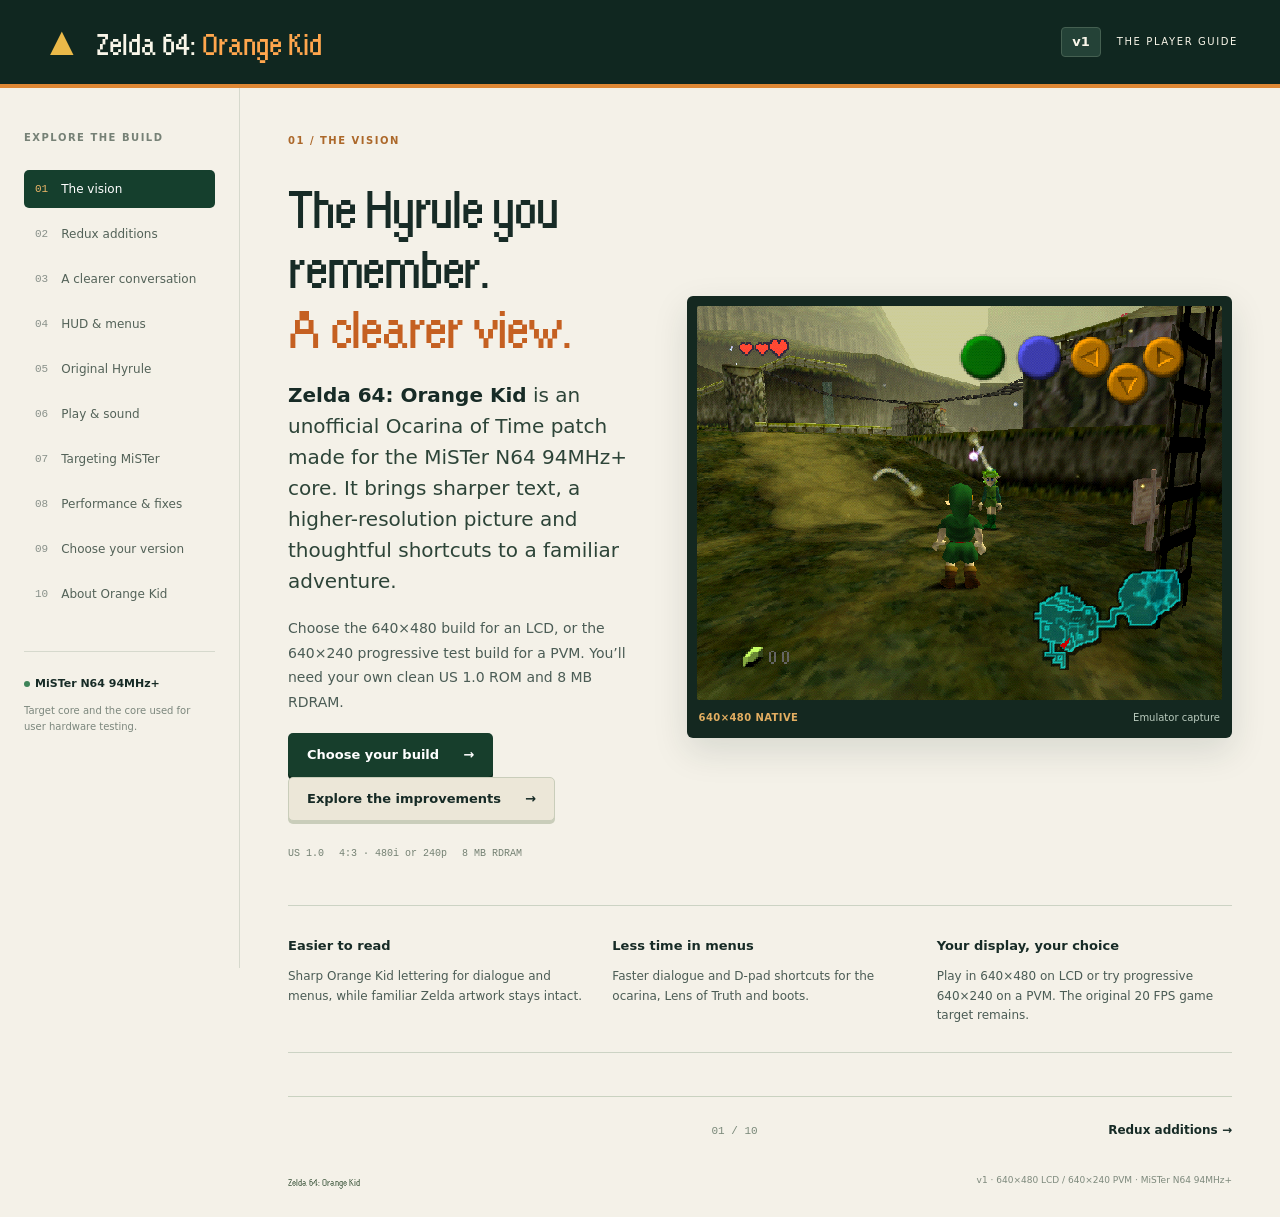
==== commit f247623c: "Make Orange Kid guide clearer for new players" ====
--- a/docs/index.html
+++ b/docs/index.html
@@ -9,28 +9,28 @@
 <a href="#vision" data-page="vision"><span>01</span>The vision</a><a href="#redux" data-page="redux"><span>02</span>Redux additions</a><a href="#text" data-page="text"><span>03</span>A clearer conversation</a><a href="#hud" data-page="hud"><span>04</span>HUD &amp; menus</a><a href="#world" data-page="world"><span>05</span>Original Hyrule</a><a href="#play" data-page="play"><span>06</span>Play &amp; sound</a><a href="#mister" data-page="mister"><span>07</span>Targeting MiSTer</a><a href="#performance" data-page="performance"><span>08</span>Performance &amp; fixes</a><a href="#download" data-page="download"><span>09</span>Choose your version</a><a href="#about" data-page="about"><span>10</span>About Orange Kid</a>
 </nav><div class="core-note"><span class="status-dot"></span><strong>MiSTer N64 94MHz+</strong><p>Target core and the core used for user hardware testing.</p></div></aside>
 <main id="main" tabindex="-1">
-<section id="vision" class="chapter" aria-labelledby="vision-title"><div class="chapter-label">01 / THE VISION</div><div class="hero-layout"><div class="hero-copy"><h1 id="vision-title">The Hyrule you remember.<br><em>A clearer view.</em></h1><p class="lead">Ocarina of Time with crisp lettering and selected quality-of-life improvements. Play the <strong>640×480 high-resolution build on LCD</strong> or choose <strong>native 640×240 progressive for a PVM</strong>.</p><p>The goal is simple: make the game easier to see and use, keep its familiar artwork and pacing, and reduce avoidable rendering work.</p><a class="button primary" href="#redux">See what changes <span aria-hidden="true">→</span></a><div class="hero-facts"><span>US 1.0</span><span>4:3 · 480i or 240p</span><span>8 MB RDRAM</span></div></div><figure class="hero-image"><img src="assets/hero.png" width="640" height="480" alt="Child Link standing outside his house in Kokiri Forest at native 640 by 480 resolution"><figcaption><span class="pixel-tag">640×480 NATIVE</span> Emulator capture</figcaption></figure></div><div class="vision-band"><div><b>Clarity with character</b><p>Orange Kid for dialogue and plain UI. Original styling for iconic artwork and action labels.</p></div><div><b>Classic pacing</b><p>The native NTSC target stays at 20 FPS. This is a resolution and clarity build.</p></div><div><b>Built for your core</b><p>Targeted at the MiSTer N64 94MHz+ core, with separate automated emulator validation.</p></div></div></section>
-<section id="redux" class="chapter" hidden aria-labelledby="redux-title"><div class="chapter-label">02 / SELECTED ZELDA REDUX ADDITIONS</div><h1 id="redux-title">Less menu time.<br><em>Same adventure.</em></h1><p class="lead narrow">This build integrates selected Redux quality-of-life additions. Here is what you will actually notice while playing.</p><div class="redux-layout"><div class="control-panel"><h2>D-pad quick access</h2><div class="dpad" aria-hidden="true"><span class="d-up">↑</span><span class="d-left">←</span><span class="d-center">+</span><span class="d-right">→</span><span class="d-down">↓</span></div><table class="controls"><caption class="sr-only">D-pad controls</caption><tbody><tr><th scope="row">↑ Up</th><td>Use the Lens of Truth</td></tr><tr><th scope="row">↓ Down</th><td>Use your ocarina</td></tr><tr><th scope="row">← Left</th><td>Toggle Iron Boots</td></tr><tr><th scope="row">→ Right</th><td>Toggle Hover Boots</td></tr></tbody></table><p class="small">You must own the item. Boots are for adult Link; pressing the same boot shortcut again returns to Kokiri Boots. Normal gameplay restrictions still apply.</p></div><div class="feature-stack"><article><span class="mini-label">DIALOGUE</span><h2>Read at your pace, with less waiting</h2><p>Normal English text reveals up to 12 glyphs per update. Choices, authored pauses and deliberately slow text keep their intended behavior.</p></article><article><span class="mini-label">MOVEMENT</span><h2>Quicker block pushing and pulling</h2><p>The push takes fewer frames while retaining the correct grid movement and final position.</p></article><div class="note"><strong>A focused selection</strong><p>This is not the full Redux feature set. Intro skipping, the font work and the warmer rupee sound are additional changes in Orange Kid, described later in this guide.</p></div></div></div><div class="note"><strong>Redux attribution</strong><p>Ocarina of Time Redux was started by <a href="https://github.com/Maroc-rh">Maroc</a>, with continuation and documentation by <a href="https://github.com/ShadowOne333">ShadowOne333</a>. Orange Kid integrates selected quality-of-life additions from this work.</p><p><a href="https://github.com/Maroc-rh/Ocarina-of-Time-REDUX">Maroc’s original Redux project →</a><br><a href="https://github.com/ShadowOne333/Zelda64-Redux-Documentation">ShadowOne333’s Zelda64 Redux documentation →</a></p></div></section>
+<section id="vision" class="chapter" aria-labelledby="vision-title"><div class="chapter-label">01 / THE VISION</div><div class="hero-layout"><div class="hero-copy"><h1 id="vision-title">The Hyrule you remember.<br><em>A clearer view.</em></h1><p class="lead"><strong>Zelda 64: Orange Kid</strong> is an unofficial Ocarina of Time patch made for the MiSTer N64 94MHz+ core. It brings sharper text, a higher-resolution picture and thoughtful shortcuts to a familiar adventure.</p><p>Choose the 640×480 build for an LCD, or the 640×240 progressive test build for a PVM. You’ll need your own clean US 1.0 ROM and 8 MB RDRAM.</p><a class="button primary" href="#download">Choose your build <span aria-hidden="true">→</span></a> <a class="button secondary" href="#redux">Explore the improvements <span aria-hidden="true">→</span></a><div class="hero-facts"><span>US 1.0</span><span>4:3 · 480i or 240p</span><span>8 MB RDRAM</span></div></div><figure class="hero-image"><img src="assets/hero.png" width="640" height="480" alt="Child Link standing outside his house in Kokiri Forest at native 640 by 480 resolution"><figcaption><span class="pixel-tag">640×480 NATIVE</span> Emulator capture</figcaption></figure></div><div class="vision-band"><div><b>Easier to read</b><p>Sharp Orange Kid lettering for dialogue and menus, while familiar Zelda artwork stays intact.</p></div><div><b>Less time in menus</b><p>Faster dialogue and D-pad shortcuts for the ocarina, Lens of Truth and boots.</p></div><div><b>Your display, your choice</b><p>Play in 640×480 on LCD or try progressive 640×240 on a PVM. The original 20 FPS game target remains.</p></div></div></section>
+<section id="redux" class="chapter" hidden aria-labelledby="redux-title"><div class="chapter-label">02 / SELECTED ZELDA REDUX ADDITIONS</div><h1 id="redux-title">Less menu time.<br><em>Same adventure.</em></h1><p class="lead narrow">This build integrates selected Redux quality-of-life additions. Here is what you will actually notice while playing.</p><div class="redux-layout"><div class="control-panel"><h2>D-pad quick access</h2><div class="dpad" aria-hidden="true"><span class="d-up">↑</span><span class="d-left">←</span><span class="d-center">+</span><span class="d-right">→</span><span class="d-down">↓</span></div><table class="controls"><caption class="sr-only">D-pad controls</caption><tbody><tr><th scope="row">↑ Up</th><td>Use the Lens of Truth</td></tr><tr><th scope="row">↓ Down</th><td>Use your ocarina</td></tr><tr><th scope="row">← Left</th><td>Toggle Iron Boots</td></tr><tr><th scope="row">→ Right</th><td>Toggle Hover Boots</td></tr></tbody></table><p class="small">You must own the item. Boots are for adult Link; pressing the same boot shortcut again returns to Kokiri Boots. Normal gameplay restrictions still apply.</p></div><div class="feature-stack"><article><span class="mini-label">DIALOGUE</span><h2>Read at your pace, with less waiting</h2><p>Normal English dialogue appears faster, while choices, intentional pauses and deliberately slow text keep their intended behavior.</p></article><article><span class="mini-label">MOVEMENT</span><h2>Quicker block pushing and pulling</h2><p>The push takes fewer frames while retaining the correct grid movement and final position.</p></article><div class="note"><strong>A focused selection</strong><p>This is not the full Redux feature set. Intro skipping, the font work and the warmer rupee sound are additional changes in Orange Kid, described later in this guide.</p></div></div></div><div class="note"><strong>Redux attribution</strong><p>Ocarina of Time Redux was started by <a href="https://github.com/Maroc-rh">Maroc</a>, with continuation and documentation by <a href="https://github.com/ShadowOne333">ShadowOne333</a>. Orange Kid integrates selected quality-of-life additions from this work.</p><p><a href="https://github.com/Maroc-rh/Ocarina-of-Time-REDUX">Maroc’s original Redux project →</a><br><a href="https://github.com/ShadowOne333/Zelda64-Redux-Documentation">ShadowOne333’s Zelda64 Redux documentation →</a></p></div></section>
 <section id="text" class="chapter" hidden aria-labelledby="text-title"><div class="chapter-label">03 / A CLEARER CONVERSATION</div><h1 id="text-title">The same words.<br><em>Sharper letterforms.</em></h1><p class="lead narrow">Actual game renders of Saria's Kokiri Forest dialogue. Start with the enlarged dialogue detail, then switch to the full native frame.</p><div class="compare-tools"><div><button class="capture-view active" data-mode="detail" aria-pressed="true">Dialogue detail</button><button class="capture-view" data-mode="scene" aria-pressed="false">Full scene</button></div><span>Nearest-neighbor display · no added smoothing</span></div><div class="comparison-labels"><span>Stock OoT dialogue</span><span>Orange Kid</span></div><div class="comparison" style="--split:50%"><img id="orange-capture" class="base" src="assets/dialogue-orange-detail.png" width="400" height="88" alt="Actual Orange Kid dialogue render: I'll wait for you here. Get going! Go see the Great Deku Tree!"><div class="before-overlay"><img id="stock-capture" src="assets/dialogue-original-detail.png" width="400" height="88" alt="Actual original OoT glyphs and texture filtering for the same dialogue"></div><div class="compare-line"><span aria-hidden="true">↔</span></div><input id="text-slider" type="range" min="0" max="100" value="50" aria-label="Reveal original dialogue over Orange Kid"></div><div class="compare-tools"><span>Drag the divider, or choose a view.</span><div><button class="text-view active" data-value="50">Split</button><button class="text-view" data-value="100">Original</button><button class="text-view" data-value="0">Orange Kid</button></div></div><p class="provenance">Both images are native 640×480 emulator framebuffer captures. The comparison build restores the original dialogue glyphs, filtering, shadow and spacing within the same high-resolution build. It is not a stock 320×240 screenshot. The same Saria message is opened for capture; no letters are drawn onto either image afterward. The detail is an unedited crop, enlarged without smoothing.</p><p class="small"><a href="assets/dialogue-original.png">Open original-text native frame</a> · <a href="assets/dialogue-orange.png">Open Orange Kid native frame</a> · <a href="#mister">MiSTer viewing profile</a></p><div class="two-notes"><div><h2>Native shapes, clean edges</h2><p>The font keeps its own proportions. Letter spacing is checked, lowercase <b>i</b> is one column wide, and the new glyphs use point sampling rather than softened edges.</p></div><div><h2>Icons align with the new text</h2><p>Inline controller symbols move slightly down to sit alongside the dialogue. Text content and control codes retain their meaning.</p></div></div></section>
-<section id="hud" class="chapter" hidden aria-labelledby="hud-title"><div class="chapter-label">04 / HUD &amp; MENUS</div><h1 id="hud-title">Small labels.<br><em>A big clarity difference.</em></h1><p class="lead narrow">Action buttons follow the crisp Return and Decide look. File menus and name entry use Orange Kid.</p><figure class="wide-figure"><img src="assets/hud.png" width="1798" height="875" alt="Crisp action labels including Return, Save, Decide, Down, Speak, Attack, Check, Climb, Dive and Drop"><figcaption>Exact action-texture preview. Button surrounds are illustrative; this is not a placement screenshot.</figcaption></figure><div class="two-notes"><div><h2>The Save fix</h2><p>Save has a separate label-rendering path. Its point-sampling fix removes the remaining softness while keeping the button’s position and shape.</p></div><div><h2>Keep the familiar action style</h2><p>HUD commands use the original white OoT letter shapes with a solid black outline, matching Return and Decide. Orange Kid is used for plain text elsewhere.</p></div></div><div class="image-pair menu-pair"><figure><img src="assets/file-menu.png" width="640" height="480" alt="File selection menu with sharp File 1, File 2, File 3, Copy, Erase and Options lettering" loading="lazy"><figcaption>Native emulator capture. File and action lettering is retained in v1.</figcaption></figure><div><h2>A cleaner file menu</h2><p>File 1–3, Copy, Erase, Options, Yes, Quit and END use cleaned Orange Kid glyphs. Borders and button geometry are retained.</p><img class="alphabet" src="assets/alphabet.png" width="957" height="356" alt="Orange Kid uppercase and lowercase alphabet, numbers and punctuation used on the name-entry screen" loading="lazy"><p class="provenance">Approved name-entry glyph asset preview.</p></div></div></section>
-<section id="world" class="chapter" hidden aria-labelledby="world-title"><div class="chapter-label">05 / ORIGINAL HYRULE</div><h1 id="world-title">Preserve the artwork<br><em>that makes it Zelda.</em></h1><p class="lead narrow">Sharper plain text sits alongside the original title logo, area-entry cards and printed map location names.</p><div class="image-pair"><figure><img src="assets/map.png" width="640" height="480" alt="Map page showing original Kokiri Forest lettering under Current Position and Orange Kid on the bottom tablet"><figcaption>Native emulator capture: original position name above, Orange Kid label below.</figcaption></figure><div class="world-copy"><img class="title-card" src="assets/original-title.png" width="432" height="72" alt="Original Kokiri Forest area-entry title-card texture"><h2>Original location names</h2><p>All 57 English area-entry cards retain the original artwork. Printed map position names and previously changed dungeon headings are restored too.</p><h2>Clarity where it belongs</h2><p>Bottom map labels, navigation prompts and item names remain Orange Kid.</p></div></div><div class="image-pair title-pair"><figure><img src="assets/title.png" width="640" height="480" alt="Original Zelda title logo, centered Press Start, Nintendo copyright and dedication to Walt Jr" loading="lazy"><figcaption>Native emulator title capture; this title artwork and dedication are retained.</figcaption></figure><div><span class="mini-label">THE TITLE SCREEN</span><h2>The original Zelda logo.<br>A personal dedication.</h2><p>PRESS START is centered. The copyright uses Orange Kid, followed by orange text beneath it:</p><blockquote>Dedicated to Walt Jr:<br>1992 - 2026</blockquote></div></div></section>
+<section id="hud" class="chapter" hidden aria-labelledby="hud-title"><div class="chapter-label">04 / HUD &amp; MENUS</div><h1 id="hud-title">Small labels.<br><em>A big clarity difference.</em></h1><p class="lead narrow">Action buttons follow the crisp Return and Decide look. File menus and name entry use Orange Kid.</p><figure class="wide-figure"><img src="assets/hud.png" width="1798" height="875" alt="Crisp action labels including Return, Save, Decide, Down, Speak, Attack, Check, Climb, Dive and Drop"><figcaption>Exact action-texture preview. Button surrounds are illustrative; this is not a placement screenshot.</figcaption></figure><div class="two-notes"><div><h2>The Save fix</h2><p>Save has a separate label-rendering path. Its point-sampling fix removes the remaining softness while keeping the button’s position and shape.</p></div><div><h2>Keep the familiar action style</h2><p>HUD commands use the original white OoT letter shapes with a solid black outline, matching Return and Decide. Orange Kid is used for plain text elsewhere.</p></div></div><div class="image-pair menu-pair"><figure><img src="assets/file-menu.png" width="640" height="480" alt="File selection menu with sharp File 1, File 2, File 3, Copy, Erase and Options lettering" loading="lazy"><figcaption>Native emulator capture. File and action lettering is retained in v1.</figcaption></figure><div><h2>A cleaner file menu</h2><p>File 1–3, Copy, Erase, Options, Yes, Quit and END use cleaned Orange Kid glyphs. Borders and button geometry are retained.</p><img class="alphabet" src="assets/alphabet.png" width="957" height="356" alt="Orange Kid uppercase and lowercase alphabet, numbers and punctuation used on the name-entry screen" loading="lazy"><p class="provenance">Name-entry glyph preview.</p></div></div></section>
+<section id="world" class="chapter" hidden aria-labelledby="world-title"><div class="chapter-label">05 / ORIGINAL HYRULE</div><h1 id="world-title">Preserve the artwork<br><em>that makes it Zelda.</em></h1><p class="lead narrow">Sharper plain text sits alongside the original title logo, area-entry cards and printed map location names.</p><div class="image-pair"><figure><img src="assets/map.png" width="640" height="480" alt="Map page showing original Kokiri Forest lettering under Current Position and Orange Kid on the bottom tablet"><figcaption>Native emulator capture: original position name above, Orange Kid label below.</figcaption></figure><div class="world-copy"><img class="title-card" src="assets/original-title.png" width="432" height="72" alt="Original Kokiri Forest area-entry title-card texture"><h2>Original location names</h2><p>All 57 English area-entry cards retain the original artwork. Printed map position names and dungeon headings retain their familiar appearance.</p><h2>Clarity where it belongs</h2><p>Bottom map labels, navigation prompts and item names remain Orange Kid.</p></div></div><div class="image-pair title-pair"><figure><img src="assets/title.png" width="640" height="480" alt="Original Zelda title logo, centered Press Start, Nintendo copyright and dedication to Walt Jr" loading="lazy"><figcaption>Native emulator title capture; this title artwork and dedication are retained.</figcaption></figure><div><span class="mini-label">THE TITLE SCREEN</span><h2>The original Zelda logo.<br>A personal dedication.</h2><p>PRESS START is centered. The copyright uses Orange Kid, followed by orange text beneath it:</p><blockquote>Dedicated to Walt Jr:<br>1992 - 2026</blockquote></div></div></section>
 <section id="play" class="chapter" hidden aria-labelledby="play-title"><div class="chapter-label">06 / PLAY &amp; SOUND</div><h1 id="play-title">Back to Kokiri Forest,<br><em>without the wait.</em></h1><div class="image-pair"><figure><img src="assets/hero.png" width="640" height="480" alt="Child Link starts outside his house in Kokiri Forest"><figcaption>Native emulator capture of the intro-skip starting point.</figcaption></figure><div><h2>Opening intro skip</h2><p>New files skip the dream, Navi’s arrival and Saria’s greeting. Child Link starts outside his house at 10:00 with three hearts and the normal empty inventory.</p><p>Existing files are retained. Forest saves resume outside the house; adult and dungeon spawning keep their previous behavior.</p></div></div><div class="sound-section"><div><span class="mini-label">AUDIO CLEANUP</span><h2>A softer rupee pickup</h2><p>Lower volume, softer treble, a little lower-octave body and short reverb. Only the pickup sound is replaced; music, other effects and rupee-counting ticks keep their original audio.</p></div><div class="audio-players"><label for="audio-original">Original pickup</label><audio id="audio-original" controls preload="none" src="assets/rupee-original.wav">Your browser does not support audio playback.</audio><label for="audio-v1">Orange Kid v1</label><audio id="audio-v1" controls preload="none" src="assets/rupee-v1.wav">Your browser does not support audio playback.</audio><p class="provenance">Actual-ROM captures on their original level scale. Faint scene ambience remains.</p></div></div></section>
-<section id="mister" class="chapter" hidden aria-labelledby="mister-title"><div class="chapter-label">07 / TARGETING MISTER</div><h1 id="mister-title">Made for the<br><em>MiSTer N64 94MHz+ core.</em></h1><p class="lead narrow">The MiSTer N64 94MHz+ core is the project’s hardware target. Choose the 640×480 build for an LCD or the native 640×240 progressive build for a PVM.</p><div class="two-notes"><div><h2>Why target this core?</h2><p>A 640×480 frame contains four times as many pixels as the original 320×240 image. The build keeps native graphics and the original 20 FPS NTSC target, while reducing repeated CPU work to help with the larger workload.</p><p>The higher core clock does not change the game's frame-rate target.</p></div><div><h2>The setup</h2><table class="controls"><tbody><tr><th>Core</th><td>MiSTer N64 94MHz+</td></tr><tr><th>Memory</th><td>8 MB RDRAM</td></tr><tr><th>LCD build</th><td>640×480 NTSC 480i</td></tr><tr><th>PVM build</th><td>640×240 NTSC 240p</td></tr><tr><th>Shape</th><td>4:3</td></tr><tr><th>Game target</th><td>20 FPS</td></tr></tbody></table></div></div><h2 class="section-heading">Reference MiSTer video profile</h2><p>The following settings come from your supplied MiSTer menu photo. Use this profile when viewing the build on MiSTer.</p><div class="settings-grid"><table class="controls"><tbody><tr><th>Video Out</th><td>Original (VI)</td></tr><tr><th>VI Colorbits</th><td>24</td></tr><tr><th>VI Bilinear</th><td>Off</td></tr><tr><th>VI Deblur</th><td>On</td></tr><tr><th>VI Gamma</th><td>Off</td></tr></tbody></table><table class="controls"><tbody><tr><th>VI Dedither / Antialias</th><td>Original</td></tr><tr><th>VI Divot / Noisedither</th><td>Original</td></tr><tr><th>Texture Filter</th><td>Original</td></tr><tr><th>Dithering / LOD Textures</th><td>Original</td></tr><tr><th>Error Overlay</th><td>Off</td></tr></tbody></table></div><div class="note"><strong>How to read the screenshots</strong><p>Website gameplay images are native emulator framebuffer captures saved as RGB PNGs. No shader, added blur or image enhancement is applied. They show the ROM's rendered pixels; they do not reproduce the MiSTer VI deblur circuit exactly.</p></div><details><summary>Hardware testing and emulator checks</summary><div><p>The user-confirmed earlier baseline was tested on the MiSTer N64 94MHz+ core. The final rendering fixes also passed automated CPU/RSP/RDP emulator scenarios and targeted code tests. A full hardware playthrough and measured MiSTer FPS comparison have not been established.</p></div></details></section>
-<section id="performance" class="chapter" hidden aria-labelledby="performance-title"><div class="chapter-label">08 / PERFORMANCE &amp; RENDERING</div><h1 id="performance-title">A sharper image.<br><em>Careful frame preparation.</em></h1><p class="lead narrow">The build targets the MiSTer N64 94MHz+ core. It reduces repeated CPU work while keeping the classic 20 FPS NTSC target.</p><div class="stat-strip"><div><b>1,606 → 3</b><span>Commands generated per pause redraw</span></div><div><b>20 FPS</b><span>The original NTSC game target</span></div><div><b>18</b><span>Regression test suites passed</span></div></div><div class="two-notes"><div><h2>Reuse the work</h2><p>Pause restoration reuses a prepared display list. Grayscale geometry and its palette are reused too, reducing repeated construction and temporary graphics allocations.</p></div><div><h2>Correctness at this resolution</h2><p>Fog settings are restored after pre-rendered backgrounds. Graphics task submission checks all four arenas. Framebuffer selection and depth/glow boundaries were checked for the larger image.</p></div></div><h2 class="section-heading">The grayscale striping fix</h2><div class="image-pair"><figure><img src="assets/mono-before.png" width="640" height="480" alt="Earlier grayscale effect with repeated horizontal stripes" loading="lazy"><figcaption>Earlier forced grayscale test</figcaption></figure><figure><img src="assets/mono-after.png" width="640" height="480" alt="Corrected grayscale effect without repeated horizontal stripes" loading="lazy"><figcaption>Corrected v1 emulator capture</figcaption></figure></div><p>The effect now loads framebuffer rows using a legal 640-pixel source width. The grayscale image is clean; the HUD remains in color because it is drawn afterward.</p><details><summary>What was tested?</summary><div><p>Both ROM variants passed build, checksum, DMA and BPS checks. Eighteen regression suites passed. An isolated software-RDP test matched <strong>2,457,600 grayscale pixels</strong> exactly across four source patterns with single- and multi-worker rendering.</p><p>The earlier user-confirmed baseline ran on the <strong>MiSTer N64 94MHz+ core</strong>. The final fixes also passed automated emulator scenarios. A full hardware playthrough and quantified MiSTer FPS comparison have not been established.</p><a href="downloads/Test_Pipeline_v1.txt" download>Download the test pipeline guide →</a></div></details></section>
-<section id="download" class="chapter" hidden aria-labelledby="download-title"><div class="chapter-label">09 / CHOOSE YOUR VERSION</div><h1 id="download-title">Choose your display.</h1><p class="lead narrow">Use the high-resolution 640×480 build on an LCD. For a Sony PVM, choose the native 640×240 progressive build.</p>
+<section id="mister" class="chapter" hidden aria-labelledby="mister-title"><div class="chapter-label">07 / TARGETING MISTER</div><h1 id="mister-title">Made for the<br><em>MiSTer N64 94MHz+ core.</em></h1><p class="lead narrow">The MiSTer N64 94MHz+ core is the project’s hardware target. Choose the 640×480 build for an LCD or the native 640×240 progressive build for a PVM.</p><div class="two-notes"><div><h2>Why target this core?</h2><p>A 640×480 frame contains four times as many pixels as the original 320×240 image. The build keeps native graphics and the original 20 FPS NTSC target, while reducing repeated CPU work to help with the larger workload.</p><p>The higher core clock does not change the game's frame-rate target.</p></div><div><h2>The setup</h2><table class="controls"><tbody><tr><th>Core</th><td>MiSTer N64 94MHz+</td></tr><tr><th>Memory</th><td>8 MB RDRAM</td></tr><tr><th>LCD build</th><td>640×480 NTSC 480i</td></tr><tr><th>PVM build</th><td>640×240 NTSC 240p</td></tr><tr><th>Shape</th><td>4:3</td></tr><tr><th>Game target</th><td>20 FPS</td></tr></tbody></table></div></div><h2 class="section-heading">Reference MiSTer video profile</h2><p>Start with this reference profile and adjust to your display and personal preference.</p><div class="settings-grid"><table class="controls"><tbody><tr><th>Video Out</th><td>Original (VI)</td></tr><tr><th>VI Colorbits</th><td>24</td></tr><tr><th>VI Bilinear</th><td>Off</td></tr><tr><th>VI Deblur</th><td>On</td></tr><tr><th>VI Gamma</th><td>Off</td></tr></tbody></table><table class="controls"><tbody><tr><th>VI Dedither / Antialias</th><td>Original</td></tr><tr><th>VI Divot / Noisedither</th><td>Original</td></tr><tr><th>Texture Filter</th><td>Original</td></tr><tr><th>Dithering / LOD Textures</th><td>Original</td></tr><tr><th>Error Overlay</th><td>Off</td></tr></tbody></table></div><div class="note"><strong>How to read the screenshots</strong><p>Website gameplay images are native emulator framebuffer captures saved as RGB PNGs. No shader, added blur or image enhancement is applied. They show the ROM's rendered pixels; they do not reproduce the MiSTer VI deblur circuit exactly.</p></div><details><summary>Hardware testing and emulator checks</summary><div><p>An earlier baseline was tested on the MiSTer N64 94MHz+ core. The final rendering fixes also passed automated CPU/RSP/RDP emulator scenarios and targeted code tests. A full hardware playthrough and measured MiSTer FPS comparison have not been established.</p></div></details></section>
+<section id="performance" class="chapter" hidden aria-labelledby="performance-title"><div class="chapter-label">08 / PERFORMANCE &amp; RENDERING</div><h1 id="performance-title">A sharper image.<br><em>Built with care.</em></h1><p class="lead narrow">Orange Kid reduces some repeated rendering work to help support its higher-resolution image. It keeps the original 20 FPS NTSC target; a measured MiSTer speedup has not been established.</p><div class="stat-strip"><div><b>1,606 → 3</b><span>Commands generated per pause redraw</span></div><div><b>20 FPS</b><span>The original NTSC game target</span></div><div><b>18</b><span>Regression test suites passed</span></div></div><div class="two-notes"><div><h2>Reuse the work</h2><p>The pause screen and grayscale effects reuse prepared graphics data, reducing repeated work when those effects appear.</p></div><div><h2>Correctness at this resolution</h2><p>Rendering fixes address fog, graphics memory and effects at the higher resolution, helping preserve the look of the game.</p></div></div><h2 class="section-heading">The grayscale striping fix</h2><div class="image-pair"><figure><img src="assets/mono-before.png" width="640" height="480" alt="Earlier grayscale effect with repeated horizontal stripes" loading="lazy"><figcaption>Earlier forced grayscale test</figcaption></figure><figure><img src="assets/mono-after.png" width="640" height="480" alt="Corrected grayscale effect without repeated horizontal stripes" loading="lazy"><figcaption>Corrected v1 emulator capture</figcaption></figure></div><p>This rendering fix removes visible striping from the grayscale effect in the high-resolution LCD build. The standard HUD remains in color.</p><details><summary>What was tested?</summary><div><p>Both ROM variants passed build, checksum, DMA and BPS checks. Eighteen regression suites passed. An isolated software-RDP test matched <strong>2,457,600 grayscale pixels</strong> exactly across four source patterns with single- and multi-worker rendering.</p><p>An earlier baseline ran on the <strong>MiSTer N64 94MHz+ core</strong>. The final fixes also passed automated emulator scenarios. A full hardware playthrough and quantified MiSTer FPS comparison have not been established.</p><a href="downloads/Test_Pipeline_v1.txt" download>Download the test pipeline guide →</a></div></details></section>
+<section id="download" class="chapter" hidden aria-labelledby="download-title"><div class="chapter-label">09 / CHOOSE YOUR VERSION</div><h1 id="download-title">Choose your display.</h1><p class="lead narrow">Choose a patch for your display and preferred presentation. Each download is a BPS patch that you apply to your own clean Ocarina of Time US 1.0 ROM.</p>
 <article class="pvm-build" aria-labelledby="pvm-build-title">
   <img src="assets/pixel-pvm-1390.webp" width="320" height="292" alt="To the Limit pixel art of a Sony PVM-1390">
   <div>
-    <span class="mini-label">PVM · 640×240 PROGRESSIVE</span>
+    <span class="mini-label">PVM / CRT · 640×240 PROGRESSIVE · TEST BUILD</span>
     <h2 id="pvm-build-title">Orange Kid PVM · Fullscreen + HUD-Free</h2>
-    <p>We built this option after running into 480i display issues on our PVM. The game renders 240 lines progressively and keeps the 640-pixel horizontal detail.</p>
+    <p>Created after we encountered 480i display issues on our PVM, this 240p test build keeps 640 pixels of horizontal detail.</p>
     <p>Includes the PVM-tested name-entry fix, fast text, Redux D-pad shortcuts, and fullscreen cutscenes and Z-targeting. Gameplay HUD and timer digits are hidden. Timers, targeting, dialogue and pause menus still work.</p>
     <a class="button primary" href="downloads/Zelda_64_Orange_Kid_PVM_240p_Fullscreen_HUD_Free_Test3.bps" download>Download PVM 240p BPS <span aria-hidden="true">↓</span></a>
     <p class="small">Test 3 passed ROM integrity and targeted regression checks. The name-entry fix was confirmed on a PVM in Test 2. The combined build still needs a hardware play test.</p>
   </div>
 </article>
 <h2 class="section-heading">LCD · 640×480 high resolution</h2>
-<p>Choose original framing or fullscreen. Both include Orange Kid’s clarity, quality-of-life, audio and rendering improvements.</p><div class="version-grid"><article><img src="assets/framing-normal.png" width="640" height="480" alt="Normal version retaining letterbox bars during Z-targeting"><div><span class="mini-label">NORMAL</span><h2>Original cinematic framing</h2><p>Retains the original visible cinematic and Z-targeting bars.</p><a class="button primary" href="downloads/Zelda_64_Orange_Kid_v1.bps" download>Download normal BPS <span>↓</span></a><p class="filename">Zelda_64_Orange_Kid_v1.bps</p></div></article><article><img src="assets/framing-fullscreen.png" width="640" height="480" alt="Fullscreen version showing the full existing viewport without letterbox bars"><div><span class="mini-label">FULLSCREEN</span><h2>More of the existing scene</h2><p>Removes visible cinematic and Z-targeting bars. Cameras, projection and cutscene timing are retained. More visible scene area can increase graphics work.</p><a class="button secondary" href="downloads/Zelda_64_Orange_Kid_v1_Fullscreen.bps" download>Download fullscreen BPS <span>↓</span></a><p class="filename">Zelda_64_Orange_Kid_v1_Fullscreen.bps</p><p><a class="button secondary" href="downloads/OrangeKid_HUD_Free_Fullscreen_Test_v0_7_US10.bps" download>Fullscreen + HUD-Free test BPS <span>↓</span></a></p><p class="small">Optional v0.7: fullscreen framing with the gameplay HUD hidden. Build and targeted regressions passed; emulator, complete playthrough and MiSTer validation for this combined variant remain pending.</p></div></article></div><div class="install-panel"><div><h2>Apply the patch</h2><ol><li>Choose the LCD or PVM patch for your display.</li><li>Apply its BPS to a clean, big-endian <b>Ocarina of Time US 1.0</b> ROM.</li><li>Load the resulting ROM using the <b>MiSTer N64 94MHz+ core</b> with <b>8 MB RDRAM</b>.</li></ol></div><div><h2>Check your base ROM</h2><p>Clean US 1.0 MD5</p><div class="hash-row"><code id="base-hash">5bd1fe107bf8106b2ab6650abecd54d6</code><button id="copy-hash" aria-label="Copy base ROM MD5">Copy</button></div><p class="small">Both builds use 4:3. Keep a save backup and start fresh rather than loading an emulator savestate with older code and assets.</p><p id="copy-status" role="status" class="small"></p></div></div></section>
-<section id="about" class="chapter" hidden aria-labelledby="about-title"><div class="chapter-label">10 / ABOUT ORANGE KID</div><h1 id="about-title">A familiar adventure.<br><em>A clearer presentation.</em></h1><p class="lead narrow">Zelda 64: Orange Kid is an unofficial Ocarina of Time US 1.0 clarity project for the MiSTer N64 94MHz+ core. It pairs native 640×480 LCD or 640×240 PVM rendering with crisp Orange Kid lettering and selected quality-of-life improvements.</p><div class="two-notes"><div><h2>What stays familiar</h2><p>The original Zelda artwork, 4:3 composition and NTSC 20 FPS target remain central. Selected Redux conveniences add faster ordinary dialogue, D-pad item shortcuts and quicker block pushing without replacing the whole game with the complete Redux feature set.</p><p>Both display options require 8 MB RDRAM.</p></div><div><h2>Choose your presentation</h2><p><strong>Normal</strong> retains the cinematic and Z-targeting bars. <strong>Fullscreen</strong> hides those visible bars while keeping the original cameras and cutscene timing. Either framing can be paired with the optional <strong>HUD-Free</strong> test build.</p><p>HUD-Free hides the gameplay overlay while preserving timer and quest processing, targeting, pause controls and interface fades. Timed-event digits and action prompts are invisible.</p><a href="#download">Compare and download the builds →</a></div></div><div class="two-notes"><div><h3>MiSTer N64</h3><p><strong>Corn</strong> provides the unofficial 94MHz+ turbo builds targeted by this project. <a href="https://github.com/RobertPeip">Robert Peip (FPGAzumSpass)</a> created the original <a href="https://github.com/MiSTer-devel/N64_MiSTer">MiSTer Nintendo 64 core</a>. Thank you to both developers and the MiSTer contributors and testers.</p></div><div><h3>Redux and source foundations</h3><p>Ocarina of Time Redux was started by <a href="https://github.com/Maroc-rh/Ocarina-of-Time-REDUX">Maroc</a>, with continuation and documentation by <a href="https://github.com/ShadowOne333/Zelda64-Redux-Documentation">ShadowOne333</a>. Orange Kid uses selected conveniences from that work and builds on the <a href="https://github.com/zeldaret/oot">ZeldaRET Ocarina of Time decompilation</a>.</p></div></div><div class="note"><h2>Testing and project status</h2><p>Build integrity checks and targeted regressions cover rendering, timer/quest behavior, saves and UI paths. Automated tests and emulator smoke checks are not a complete playthrough. Full beginning-to-ending and final MiSTer hardware validation remain pending; the optional downloads describe their specific test coverage.</p><p><a href="https://github.com/pxpxpxp/orangekid">Project repository</a> · <a href="https://github.com/pxpxpxp/orangekid/issues">Report a reproducible issue</a> · <a href="https://github.com/pxpxpxp/orangekid/tree/main/optional/hud-free">HUD-Free test details</a></p></div><p class="small">This is an unofficial fan project and is not affiliated with or endorsed by Nintendo. Original game artwork and third-party fonts belong to their respective rights holders. Downloads are BPS patches; supply your own clean US 1.0 ROM.</p></section>
+<p>Choose original framing or fullscreen. Both include Orange Kid’s clarity, quality-of-life, audio and rendering improvements.</p><div class="version-grid"><article><img src="assets/framing-normal.png" width="640" height="480" alt="Normal version retaining letterbox bars during Z-targeting"><div><span class="mini-label">NORMAL</span><h2>Original cinematic framing</h2><p>Retains the original visible cinematic and Z-targeting bars.</p><a class="button primary" href="downloads/Zelda_64_Orange_Kid_v1.bps" download>Download normal BPS <span>↓</span></a><p class="filename">Zelda_64_Orange_Kid_v1.bps</p></div></article><article><img src="assets/framing-fullscreen.png" width="640" height="480" alt="Fullscreen version showing the full existing viewport without letterbox bars"><div><span class="mini-label">FULLSCREEN</span><h2>More of the existing scene</h2><p>Removes visible cinematic and Z-targeting bars. Cameras, projection and cutscene timing are retained. More visible scene area can increase graphics work.</p><a class="button secondary" href="downloads/Zelda_64_Orange_Kid_v1_Fullscreen.bps" download>Download fullscreen BPS <span>↓</span></a><p class="filename">Zelda_64_Orange_Kid_v1_Fullscreen.bps</p><p><a class="button secondary" href="downloads/OrangeKid_HUD_Free_Fullscreen_Test_v0_7_US10.bps" download>Fullscreen + HUD-Free test BPS <span>↓</span></a></p><p class="small">Optional v0.7: fullscreen framing with the gameplay HUD hidden. Build and targeted regressions passed; emulator, complete playthrough and MiSTer validation for this combined variant remain pending.</p></div></article></div><div class="install-panel"><div><h2>Apply the patch</h2><ol><li>Choose the LCD or PVM patch for your display.</li><li>Open a BPS-compatible patcher, select the downloaded patch and your clean, big-endian <b>Ocarina of Time US 1.0</b> ROM, then save the patched ROM.</li><li>Load the resulting ROM using the <b>MiSTer N64 94MHz+ core</b> with <b>8 MB RDRAM</b>.</li></ol></div><div><h2>Check your base ROM</h2><p>Clean US 1.0 MD5</p><div class="hash-row"><code id="base-hash">5bd1fe107bf8106b2ab6650abecd54d6</code><button id="copy-hash" aria-label="Copy base ROM MD5">Copy</button></div><p class="small">Patches do not include the game. All builds use 4:3. Back up your saves, and avoid loading old emulator savestates into the patched game.</p><p id="copy-status" role="status" class="small"></p></div></div></section>
+<section id="about" class="chapter" hidden aria-labelledby="about-title"><div class="chapter-label">10 / ABOUT ORANGE KID</div><h1 id="about-title">A familiar adventure.<br><em>A clearer presentation.</em></h1><p class="lead narrow">Zelda 64: Orange Kid is an unofficial Ocarina of Time US 1.0 clarity project for the MiSTer N64 94MHz+ core. It pairs native 640×480 LCD or 640×240 PVM rendering with crisp Orange Kid lettering and selected quality-of-life improvements.</p><div class="two-notes"><div><h2>What stays familiar</h2><p>The original Zelda artwork, 4:3 composition and NTSC 20 FPS target remain central. Selected Redux conveniences add faster ordinary dialogue, D-pad item shortcuts and quicker block pushing without replacing the whole game with the complete Redux feature set.</p><p>Both display options require 8 MB RDRAM.</p></div><div><h2>Choose your presentation</h2><p><strong>Normal</strong> retains the cinematic and Z-targeting bars. <strong>Fullscreen</strong> hides those visible bars while keeping the original cameras and cutscene timing. The LCD fullscreen build also has an optional <strong>HUD-Free</strong> test; the PVM test is fullscreen and HUD-free.</p><p>HUD-Free hides the gameplay overlay while preserving timer and quest processing, targeting, pause controls and interface fades. Timed-event digits and action prompts are invisible.</p><a href="#download">Compare and download the builds →</a></div></div><div class="two-notes"><div><h3>MiSTer N64</h3><p><strong>Corn</strong> provides the unofficial 94MHz+ turbo builds targeted by this project. <a href="https://github.com/RobertPeip">Robert Peip (FPGAzumSpass)</a> created the original <a href="https://github.com/MiSTer-devel/N64_MiSTer">MiSTer Nintendo 64 core</a>. Thank you to both developers and the MiSTer contributors and testers.</p></div><div><h3>Redux and source foundations</h3><p>Ocarina of Time Redux was started by <a href="https://github.com/Maroc-rh/Ocarina-of-Time-REDUX">Maroc</a>, with continuation and documentation by <a href="https://github.com/ShadowOne333/Zelda64-Redux-Documentation">ShadowOne333</a>. Orange Kid uses selected conveniences from that work and builds on the <a href="https://github.com/zeldaret/oot">ZeldaRET Ocarina of Time decompilation</a>.</p></div></div><div class="note"><h2>Testing and project status</h2><p>Build integrity checks and targeted regressions cover rendering, timer/quest behavior, saves and UI paths. Automated tests and emulator smoke checks are not a complete playthrough. Full beginning-to-ending and final MiSTer hardware validation remain pending; the optional downloads describe their specific test coverage.</p><p><a href="https://github.com/pxpxpxp/orangekid">Project repository</a> · <a href="https://github.com/pxpxpxp/orangekid/issues">Report a reproducible issue</a> · <a href="https://github.com/pxpxpxp/orangekid/tree/main/optional/hud-free">HUD-Free test details</a></p></div><p class="small">This is an unofficial fan project and is not affiliated with or endorsed by Nintendo. Original game artwork and third-party fonts belong to their respective rights holders. Downloads are BPS patches; supply your own clean US 1.0 ROM.</p></section>
 <footer class="chapter-footer"><a id="prev-chapter" href="#vision">← Previous</a><span id="page-count">01 / 10</span><a id="next-chapter" href="#redux">Redux additions →</a></footer><div class="site-foot">Zelda 64: Orange Kid <span>v1 · 640×480 LCD / 640×240 PVM · MiSTer N64 94MHz+</span></div>
 </main></div></body></html>
